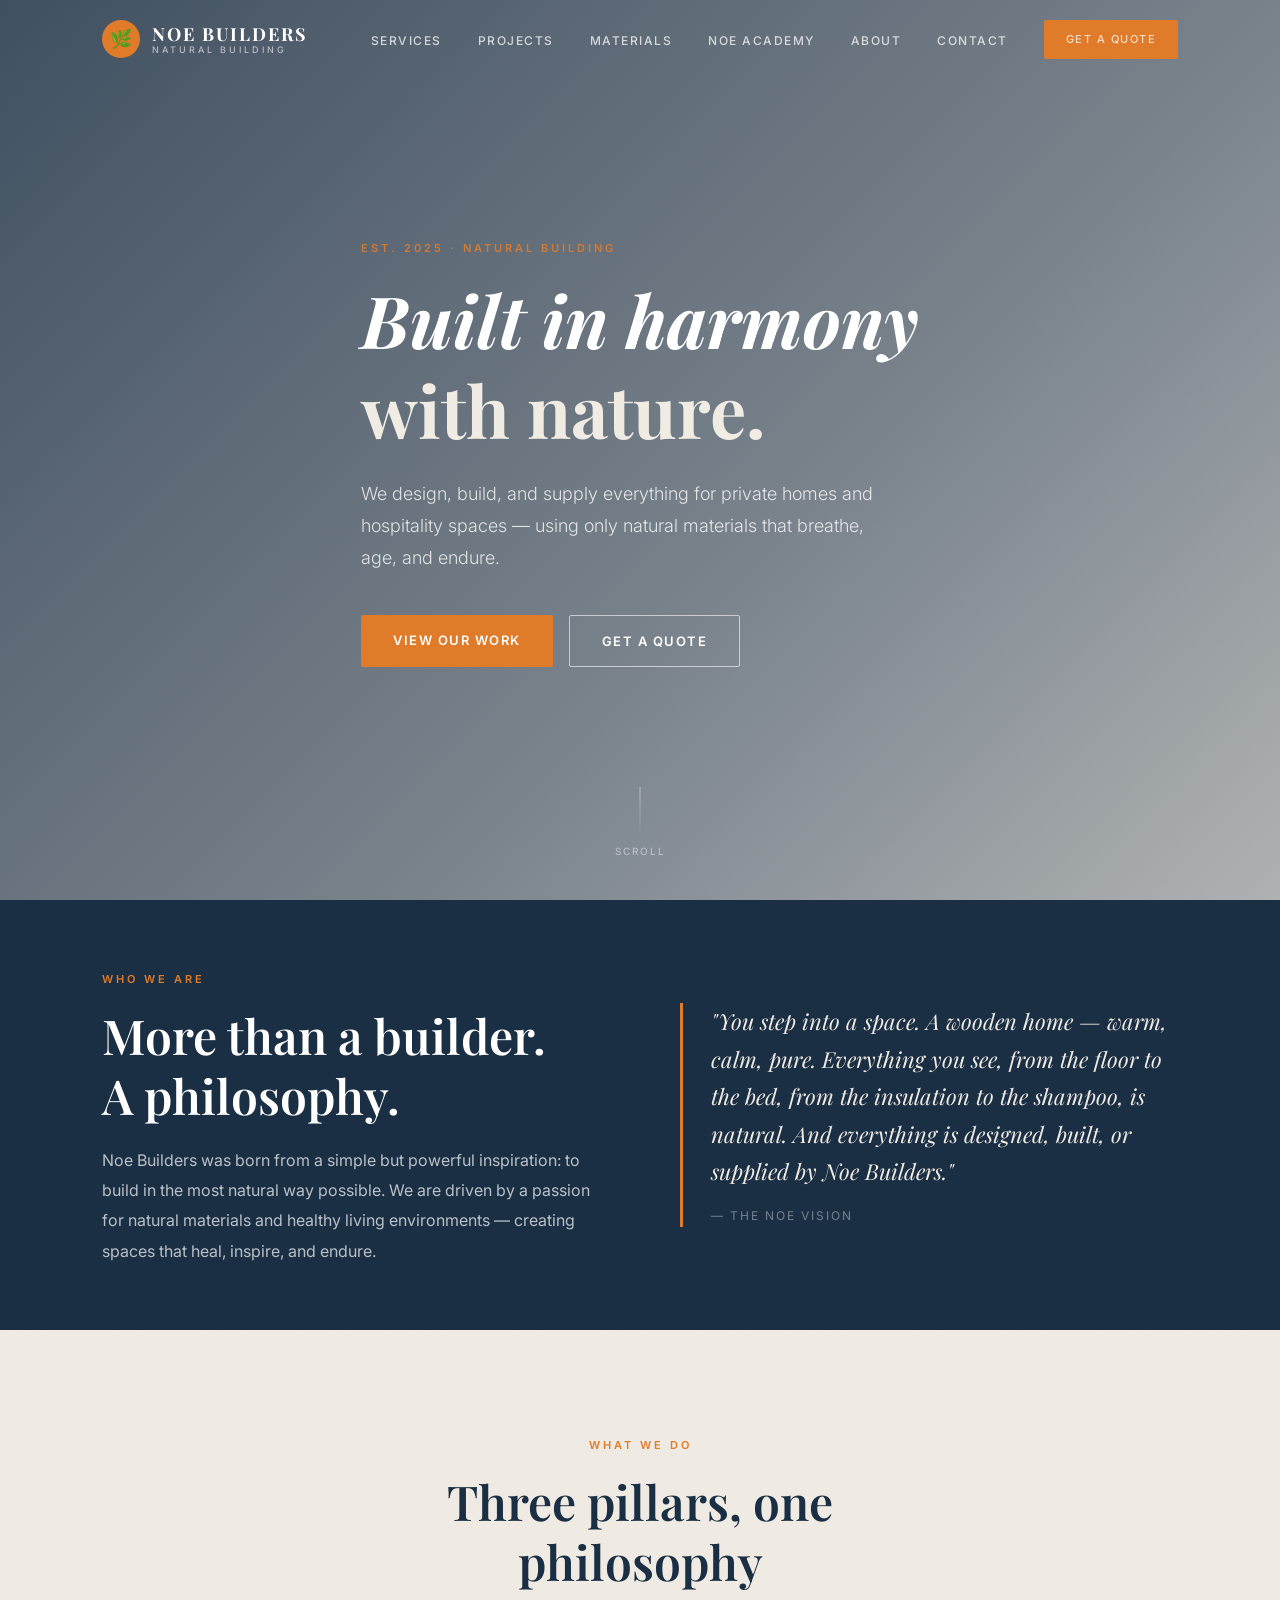
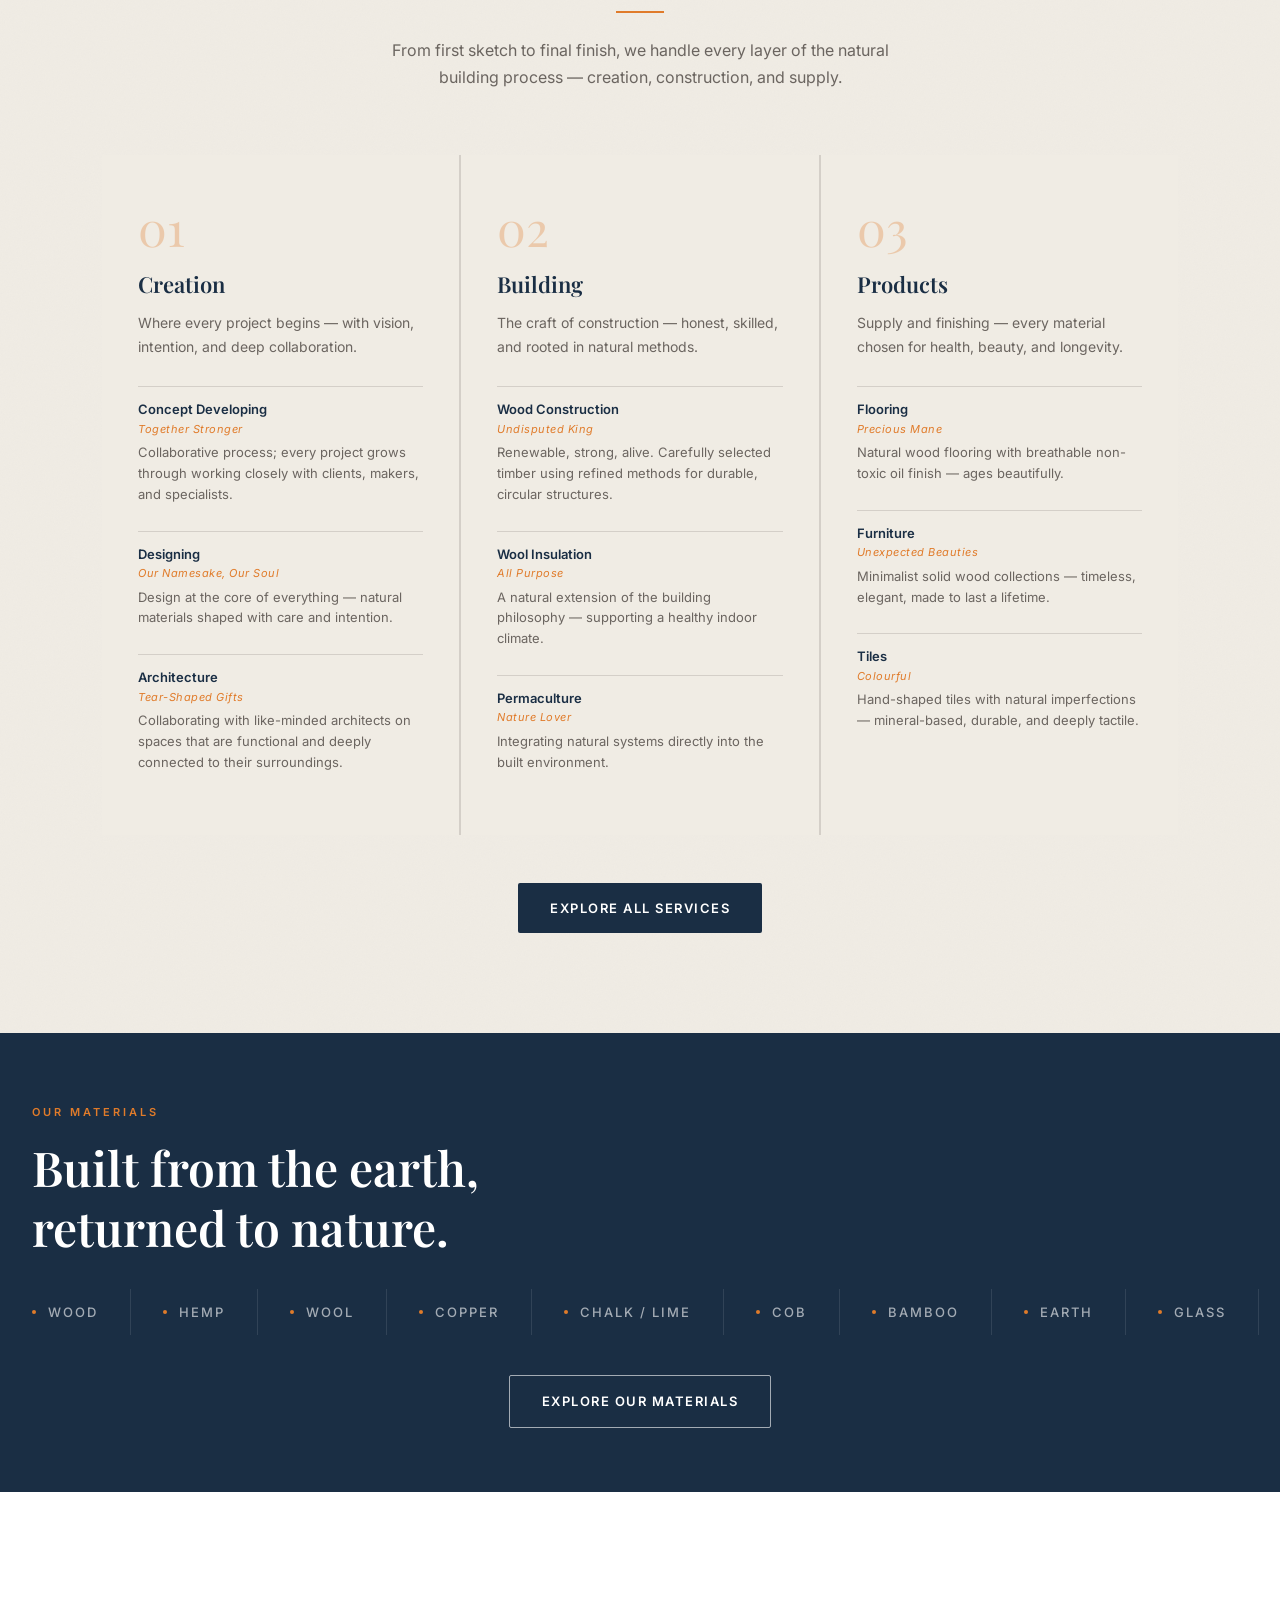
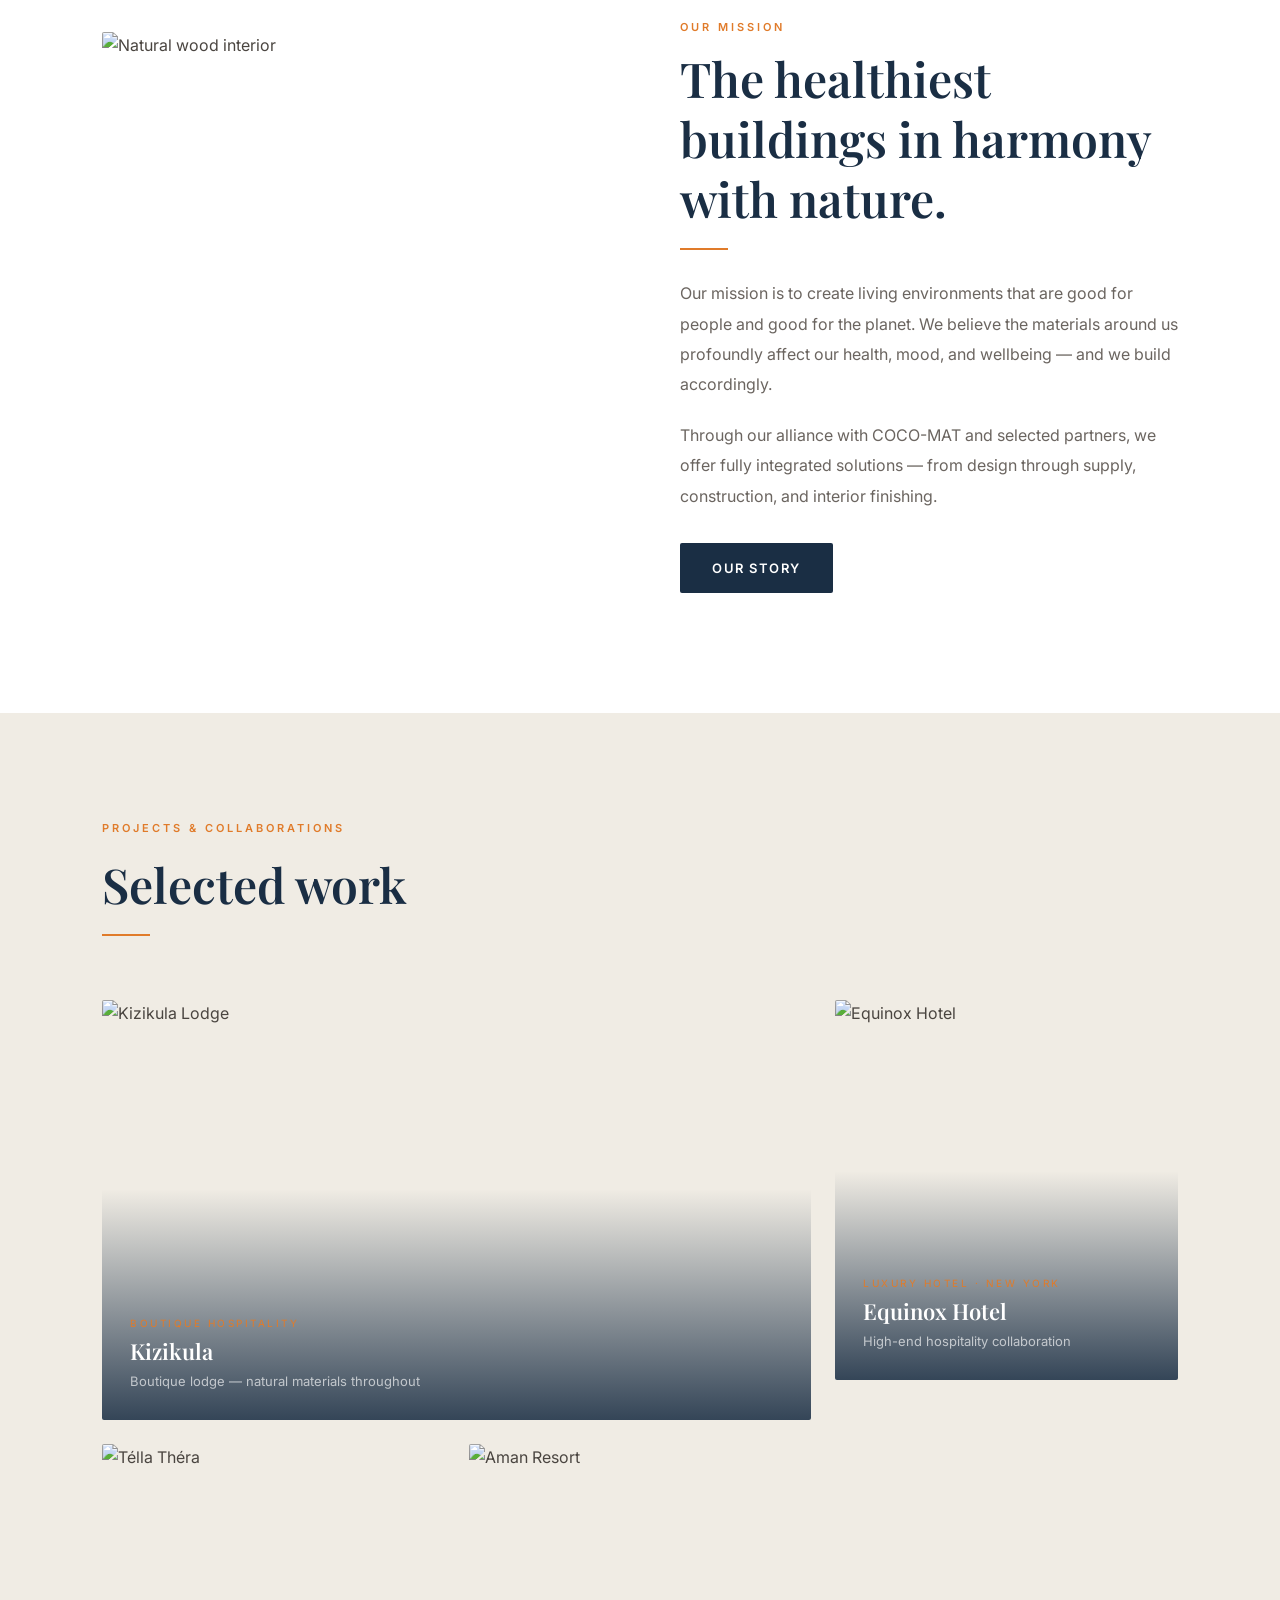
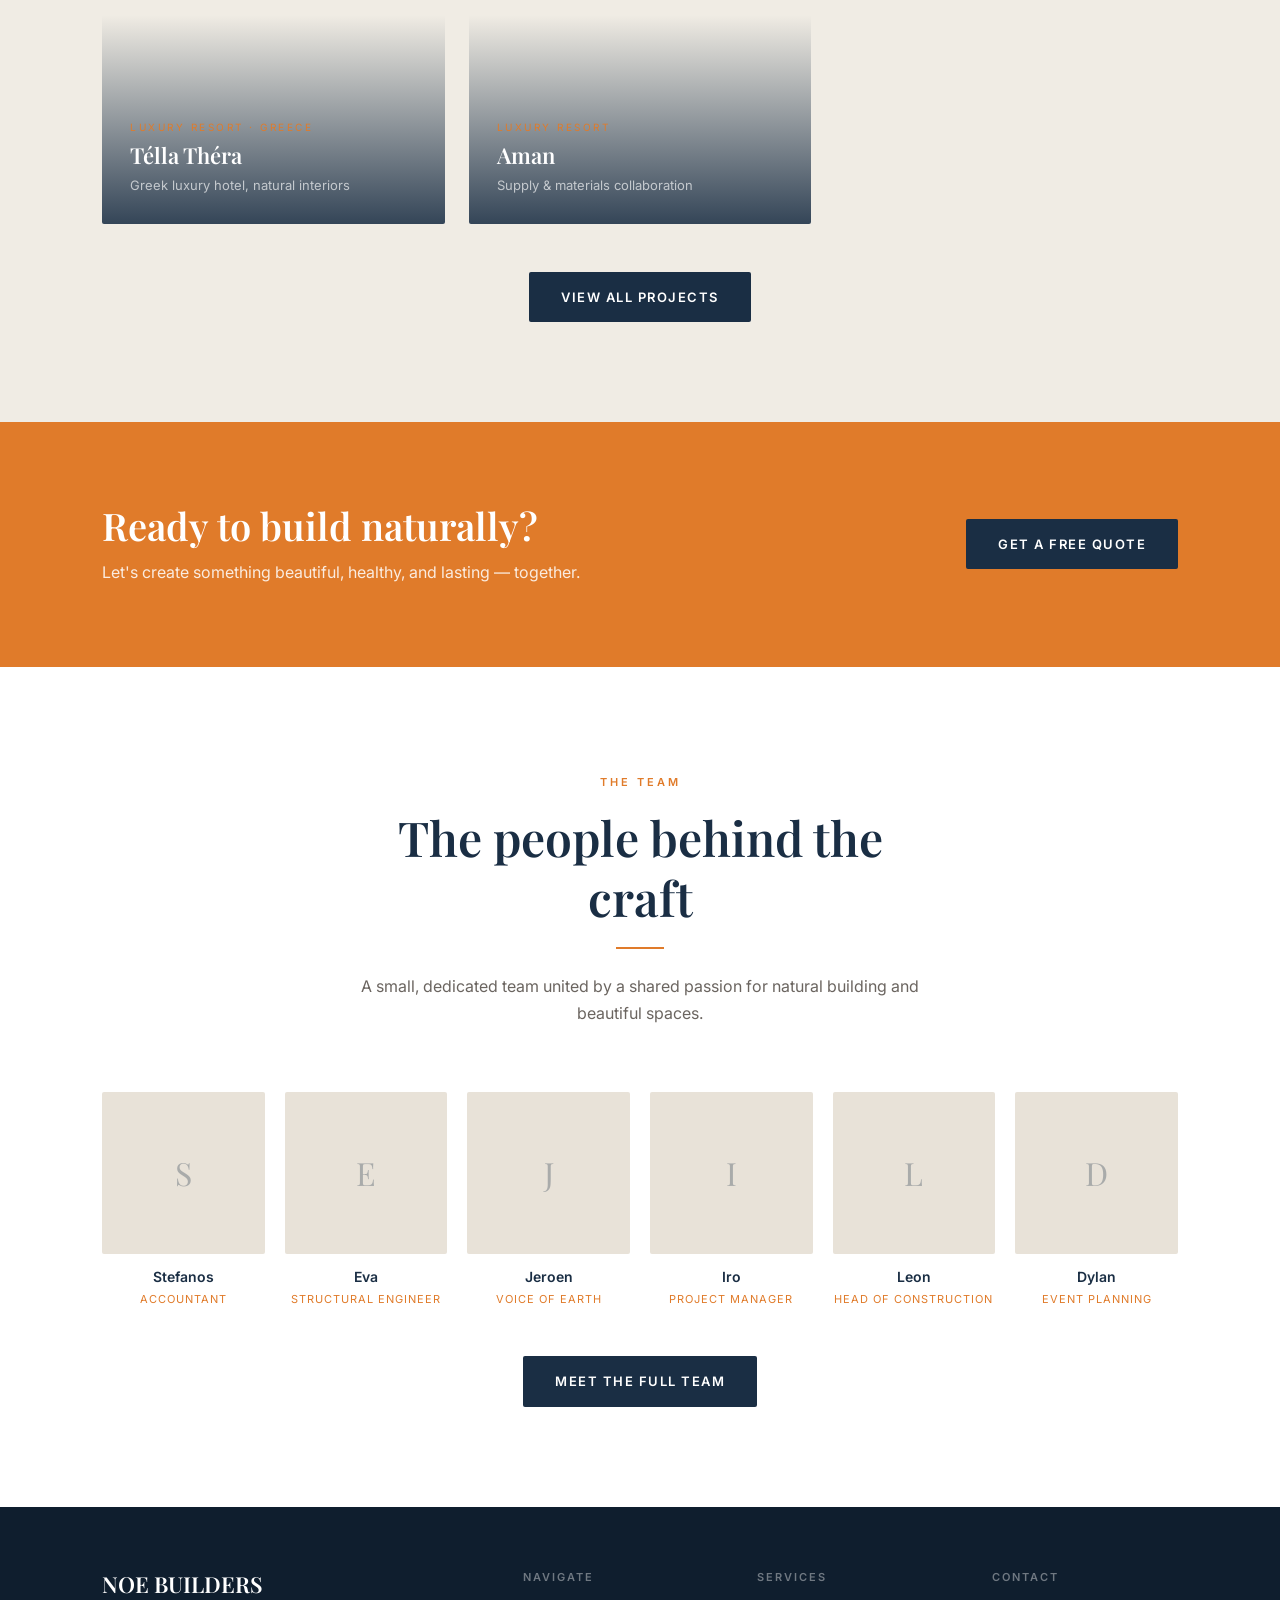
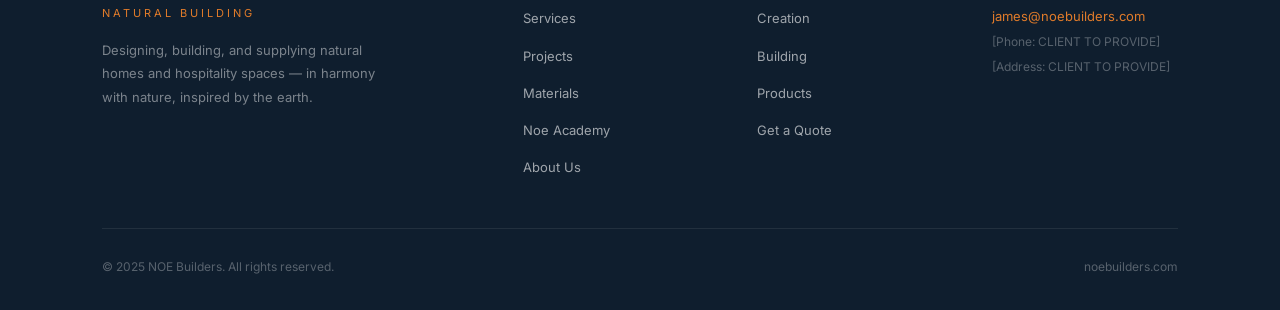
==== index.html @ 3c0aaaee "Add files via upload" ====
<!DOCTYPE html>
<html lang="en">
<head>
  <meta charset="UTF-8" />
  <meta name="viewport" content="width=device-width, initial-scale=1.0" />
  <title>NOE Builders — Natural Building</title>
  <meta name="description" content="NOE Builders — full-scale natural construction company designing, building, and supplying natural homes and hospitality spaces in harmony with nature." />
  <link rel="stylesheet" href="css/style.css" />
  <style>
    /* Fade-in animation */
    .fade-in { opacity: 0; transform: translateY(24px); transition: opacity 0.7s ease, transform 0.7s ease; }
    .fade-in.visible { opacity: 1; transform: translateY(0); }
    .fade-in-delay-1 { transition-delay: 0.1s; }
    .fade-in-delay-2 { transition-delay: 0.2s; }
    .fade-in-delay-3 { transition-delay: 0.3s; }
  </style>
</head>
<body>

  <!-- ══════════════════════════════════════════
       NAVIGATION
  ══════════════════════════════════════════ -->
  <nav class="navbar">
    <div class="container nav-inner">
      <a href="index.html" class="nav-logo">
        <div class="nav-logo-icon">🌿</div>
        <div class="nav-logo-text">
          <span class="nav-logo-name">NOE BUILDERS</span>
          <span class="nav-logo-tagline">Natural Building</span>
        </div>
      </a>

      <ul class="nav-links">
        <li><a href="services.html">Services</a></li>
        <li><a href="projects.html">Projects</a></li>
        <li><a href="materials.html">Materials</a></li>
        <li><a href="academy.html">Noe Academy</a></li>
        <li><a href="about.html">About</a></li>
        <li><a href="contact.html">Contact</a></li>
        <li><a href="quote.html" class="btn btn-primary nav-cta">Get a Quote</a></li>
      </ul>

      <div class="hamburger" aria-label="Menu">
        <span></span><span></span><span></span>
      </div>
    </div>
  </nav>

  <!-- ══════════════════════════════════════════
       HERO
  ══════════════════════════════════════════ -->
  <section class="hero">
    <div class="hero-bg"></div>
    <div class="hero-overlay"></div>
    <div class="container hero-content">
      <span class="section-label">Est. 2025 · Natural Building</span>
      <h1>Built in harmony<br><em>with nature.</em></h1>
      <p class="hero-sub">We design, build, and supply everything for private homes and hospitality spaces — using only natural materials that breathe, age, and endure.</p>
      <div class="hero-actions">
        <a href="projects.html" class="btn btn-primary">View Our Work</a>
        <a href="quote.html" class="btn btn-outline">Get a Quote</a>
      </div>
    </div>
    <div class="hero-scroll">
      <div class="scroll-line"></div>
      <span>Scroll</span>
    </div>
  </section>

  <!-- ══════════════════════════════════════════
       INTRO STRIP
  ══════════════════════════════════════════ -->
  <section class="intro-strip">
    <div class="container">
      <div class="intro-text fade-in">
        <span class="section-label" style="color:#e07b2a">Who We Are</span>
        <h2 style="color:#fff">More than a builder.<br>A philosophy.</h2>
        <p style="margin-top:16px">Noe Builders was born from a simple but powerful inspiration: to build in the most natural way possible. We are driven by a passion for natural materials and healthy living environments — creating spaces that heal, inspire, and endure.</p>
      </div>
      <div class="intro-quote fade-in fade-in-delay-1">
        <blockquote>
          "You step into a space. A wooden home — warm, calm, pure. Everything you see, from the floor to the bed, from the insulation to the shampoo, is natural. And everything is designed, built, or supplied by Noe Builders."
        </blockquote>
        <cite>— The NOE Vision</cite>
      </div>
    </div>
  </section>

  <!-- ══════════════════════════════════════════
       SERVICES OVERVIEW
  ══════════════════════════════════════════ -->
  <section class="services-overview">
    <div class="container">
      <div class="section-header fade-in">
        <span class="section-label">What We Do</span>
        <h2>Three pillars, one philosophy</h2>
        <div class="divider"></div>
        <p>From first sketch to final finish, we handle every layer of the natural building process — creation, construction, and supply.</p>
      </div>

      <div class="pillars">
        <!-- Pillar 1 -->
        <div class="pillar fade-in">
          <div class="pillar-num">01</div>
          <h3>Creation</h3>
          <p>Where every project begins — with vision, intention, and deep collaboration.</p>
          <div class="pillar-services">
            <div class="pillar-service">
              <h4>Concept Developing</h4>
              <div class="service-tagline">Together Stronger</div>
              <p>Collaborative process; every project grows through working closely with clients, makers, and specialists.</p>
            </div>
            <div class="pillar-service">
              <h4>Designing</h4>
              <div class="service-tagline">Our Namesake, Our Soul</div>
              <p>Design at the core of everything — natural materials shaped with care and intention.</p>
            </div>
            <div class="pillar-service">
              <h4>Architecture</h4>
              <div class="service-tagline">Tear-Shaped Gifts</div>
              <p>Collaborating with like-minded architects on spaces that are functional and deeply connected to their surroundings.</p>
            </div>
          </div>
        </div>

        <!-- Pillar 2 -->
        <div class="pillar fade-in fade-in-delay-1">
          <div class="pillar-num">02</div>
          <h3>Building</h3>
          <p>The craft of construction — honest, skilled, and rooted in natural methods.</p>
          <div class="pillar-services">
            <div class="pillar-service">
              <h4>Wood Construction</h4>
              <div class="service-tagline">Undisputed King</div>
              <p>Renewable, strong, alive. Carefully selected timber using refined methods for durable, circular structures.</p>
            </div>
            <div class="pillar-service">
              <h4>Wool Insulation</h4>
              <div class="service-tagline">All Purpose</div>
              <p>A natural extension of the building philosophy — supporting a healthy indoor climate.</p>
            </div>
            <div class="pillar-service">
              <h4>Permaculture</h4>
              <div class="service-tagline">Nature Lover</div>
              <p>Integrating natural systems directly into the built environment.</p>
            </div>
          </div>
        </div>

        <!-- Pillar 3 -->
        <div class="pillar fade-in fade-in-delay-2">
          <div class="pillar-num">03</div>
          <h3>Products</h3>
          <p>Supply and finishing — every material chosen for health, beauty, and longevity.</p>
          <div class="pillar-services">
            <div class="pillar-service">
              <h4>Flooring</h4>
              <div class="service-tagline">Precious Mane</div>
              <p>Natural wood flooring with breathable non-toxic oil finish — ages beautifully.</p>
            </div>
            <div class="pillar-service">
              <h4>Furniture</h4>
              <div class="service-tagline">Unexpected Beauties</div>
              <p>Minimalist solid wood collections — timeless, elegant, made to last a lifetime.</p>
            </div>
            <div class="pillar-service">
              <h4>Tiles</h4>
              <div class="service-tagline">Colourful</div>
              <p>Hand-shaped tiles with natural imperfections — mineral-based, durable, and deeply tactile.</p>
            </div>
          </div>
        </div>
      </div>

      <div style="text-align:center; margin-top:48px;" class="fade-in">
        <a href="services.html" class="btn btn-dark">Explore All Services</a>
      </div>
    </div>
  </section>

  <!-- ══════════════════════════════════════════
       MATERIALS TICKER
  ══════════════════════════════════════════ -->
  <section class="materials-strip">
    <div class="container section-header" style="text-align:left; max-width:100%; margin-bottom:32px;">
      <span class="section-label">Our Materials</span>
      <h2 style="color:#fff">Built from the earth,<br>returned to nature.</h2>
    </div>
    <div class="materials-ticker">
      <div class="materials-list" aria-hidden="true">
        <span class="material-tag">Wood</span>
        <span class="material-tag">Hemp</span>
        <span class="material-tag">Wool</span>
        <span class="material-tag">Copper</span>
        <span class="material-tag">Chalk / Lime</span>
        <span class="material-tag">Cob</span>
        <span class="material-tag">Bamboo</span>
        <span class="material-tag">Earth</span>
        <span class="material-tag">Glass</span>
        <span class="material-tag">Stone</span>
        <span class="material-tag">Straw</span>
        <span class="material-tag">Seaweed</span>
        <span class="material-tag">Wood</span>
        <span class="material-tag">Hemp</span>
        <span class="material-tag">Wool</span>
        <span class="material-tag">Copper</span>
        <span class="material-tag">Chalk / Lime</span>
        <span class="material-tag">Cob</span>
        <span class="material-tag">Bamboo</span>
        <span class="material-tag">Earth</span>
        <span class="material-tag">Glass</span>
        <span class="material-tag">Stone</span>
        <span class="material-tag">Straw</span>
        <span class="material-tag">Seaweed</span>
      </div>
    </div>
    <div style="text-align:center; margin-top:40px;">
      <a href="materials.html" class="btn btn-outline">Explore Our Materials</a>
    </div>
  </section>

  <!-- ══════════════════════════════════════════
       VISION / SPLIT SECTION
  ══════════════════════════════════════════ -->
  <section class="vision">
    <div class="container">
      <div class="vision-image fade-in">
        <img src="https://images.unsplash.com/photo-1510798831971-661eb04b3739?w=900&q=80" alt="Natural wood interior" />
      </div>
      <div class="vision-content fade-in fade-in-delay-1">
        <span class="section-label">Our Mission</span>
        <h2>The healthiest buildings in harmony with nature.</h2>
        <div class="divider"></div>
        <p>Our mission is to create living environments that are good for people and good for the planet. We believe the materials around us profoundly affect our health, mood, and wellbeing — and we build accordingly.</p>
        <p>Through our alliance with COCO-MAT and selected partners, we offer fully integrated solutions — from design through supply, construction, and interior finishing.</p>
        <a href="about.html" class="btn btn-dark" style="margin-top:12px">Our Story</a>
      </div>
    </div>
  </section>

  <!-- ══════════════════════════════════════════
       PROJECTS HIGHLIGHT
  ══════════════════════════════════════════ -->
  <section class="projects-highlight">
    <div class="container">
      <div class="section-header fade-in" style="text-align:left; margin-left:0;">
        <span class="section-label">Projects &amp; Collaborations</span>
        <h2>Selected work</h2>
        <div class="divider" style="margin-left:0"></div>
      </div>

      <div class="projects-grid">
        <div class="project-card fade-in">
          <img src="https://images.unsplash.com/photo-1571896349842-33c89424de2d?w=1000&q=80" alt="Kizikula Lodge" />
          <div class="project-card-overlay">
            <div class="project-card-type">Boutique Hospitality</div>
            <h3>Kizikula</h3>
            <p>Boutique lodge — natural materials throughout</p>
          </div>
        </div>
        <div class="project-card fade-in fade-in-delay-1">
          <img src="https://images.unsplash.com/photo-1542314831-068cd1dbfeeb?w=700&q=80" alt="Equinox Hotel" />
          <div class="project-card-overlay">
            <div class="project-card-type">Luxury Hotel · New York</div>
            <h3>Equinox Hotel</h3>
            <p>High-end hospitality collaboration</p>
          </div>
        </div>
        <div class="project-card fade-in">
          <img src="https://images.unsplash.com/photo-1566073771259-6a8506099945?w=700&q=80" alt="Télla Théra" />
          <div class="project-card-overlay">
            <div class="project-card-type">Luxury Resort · Greece</div>
            <h3>Télla Théra</h3>
            <p>Greek luxury hotel, natural interiors</p>
          </div>
        </div>
        <div class="project-card fade-in fade-in-delay-1">
          <img src="https://images.unsplash.com/photo-1551882547-ff40c4fe1fa7?w=700&q=80" alt="Aman Resort" />
          <div class="project-card-overlay">
            <div class="project-card-type">Luxury Resort</div>
            <h3>Aman</h3>
            <p>Supply &amp; materials collaboration</p>
          </div>
        </div>
      </div>

      <div class="projects-footer fade-in">
        <a href="projects.html" class="btn btn-dark">View All Projects</a>
      </div>
    </div>
  </section>

  <!-- ══════════════════════════════════════════
       PHILOSOPHY CTA STRIP
  ══════════════════════════════════════════ -->
  <section class="philosophy">
    <div class="container">
      <div class="philosophy-text">
        <h2>Ready to build naturally?</h2>
        <p>Let's create something beautiful, healthy, and lasting — together.</p>
      </div>
      <a href="quote.html" class="btn btn-dark">Get a Free Quote</a>
    </div>
  </section>

  <!-- ══════════════════════════════════════════
       TEAM PREVIEW
  ══════════════════════════════════════════ -->
  <section class="team-preview">
    <div class="container">
      <div class="section-header fade-in">
        <span class="section-label">The Team</span>
        <h2>The people behind the craft</h2>
        <div class="divider"></div>
        <p>A small, dedicated team united by a shared passion for natural building and beautiful spaces.</p>
      </div>

      <div class="team-grid">
        <div class="team-card fade-in">
          <div class="team-avatar">
            <div class="team-avatar-placeholder">S</div>
          </div>
          <h4>Stefanos</h4>
          <div class="team-role">Accountant</div>
        </div>
        <div class="team-card fade-in fade-in-delay-1">
          <div class="team-avatar">
            <div class="team-avatar-placeholder">E</div>
          </div>
          <h4>Eva</h4>
          <div class="team-role">Structural Engineer</div>
        </div>
        <div class="team-card fade-in fade-in-delay-2">
          <div class="team-avatar">
            <div class="team-avatar-placeholder">J</div>
          </div>
          <h4>Jeroen</h4>
          <div class="team-role">Voice of Earth</div>
        </div>
        <div class="team-card fade-in">
          <div class="team-avatar">
            <div class="team-avatar-placeholder">I</div>
          </div>
          <h4>Iro</h4>
          <div class="team-role">Project Manager</div>
        </div>
        <div class="team-card fade-in fade-in-delay-1">
          <div class="team-avatar">
            <div class="team-avatar-placeholder">L</div>
          </div>
          <h4>Leon</h4>
          <div class="team-role">Head of Construction</div>
        </div>
        <div class="team-card fade-in fade-in-delay-2">
          <div class="team-avatar">
            <div class="team-avatar-placeholder">D</div>
          </div>
          <h4>Dylan</h4>
          <div class="team-role">Event Planning</div>
        </div>
      </div>

      <div style="text-align:center; margin-top:48px;" class="fade-in">
        <a href="about.html" class="btn btn-dark">Meet the Full Team</a>
      </div>
    </div>
  </section>

  <!-- ══════════════════════════════════════════
       FOOTER
  ══════════════════════════════════════════ -->
  <footer class="footer">
    <div class="container">
      <div class="footer-grid">
        <div class="footer-brand">
          <h3>NOE BUILDERS</h3>
          <div class="tagline">Natural Building</div>
          <p>Designing, building, and supplying natural homes and hospitality spaces — in harmony with nature, inspired by the earth.</p>
        </div>
        <div class="footer-col">
          <h4>Navigate</h4>
          <ul>
            <li><a href="services.html">Services</a></li>
            <li><a href="projects.html">Projects</a></li>
            <li><a href="materials.html">Materials</a></li>
            <li><a href="academy.html">Noe Academy</a></li>
            <li><a href="about.html">About Us</a></li>
          </ul>
        </div>
        <div class="footer-col">
          <h4>Services</h4>
          <ul>
            <li><a href="services.html#creation">Creation</a></li>
            <li><a href="services.html#building">Building</a></li>
            <li><a href="services.html#products">Products</a></li>
            <li><a href="quote.html">Get a Quote</a></li>
          </ul>
        </div>
        <div class="footer-col footer-contact">
          <h4>Contact</h4>
          <p>
            <a href="mailto:james@noebuilders.com">james@noebuilders.com</a><br />
            <span style="color:rgba(255,255,255,0.3); font-size:12px">[Phone: CLIENT TO PROVIDE]</span><br />
            <span style="color:rgba(255,255,255,0.3); font-size:12px">[Address: CLIENT TO PROVIDE]</span>
          </p>
        </div>
      </div>
      <div class="footer-bottom">
        <p>&copy; 2025 NOE Builders. All rights reserved.</p>
        <p>noebuilders.com</p>
      </div>
    </div>
  </footer>

  <script src="js/main.js"></script>
</body>
</html>
---- css/style.css ----
/* ============================================================
   NOE BUILDERS — Global Stylesheet
   Colors: #1a2e44 navy | #e07b2a orange | #f0ece4 linen | #4a4540 text
   ============================================================ */

@import url('https://fonts.googleapis.com/css2?family=Playfair+Display:ital,wght@0,400;0,600;0,700;1,400&family=Inter:wght@300;400;500;600&display=swap');

/* ── Reset ── */
*, *::before, *::after { box-sizing: border-box; margin: 0; padding: 0; }
html { scroll-behavior: smooth; }

body {
  font-family: 'Inter', sans-serif;
  font-weight: 400;
  color: #4a4540;
  background: #f0ece4;
  line-height: 1.7;
  font-size: 16px;
  /* Subtle linen texture via CSS noise */
  background-image: url("data:image/svg+xml,%3Csvg xmlns='http://www.w3.org/2000/svg' width='400' height='400'%3E%3Cfilter id='n'%3E%3CfeTurbulence type='fractalNoise' baseFrequency='0.75' numOctaves='4' stitchTiles='stitch'/%3E%3CfeColorMatrix type='saturate' values='0'/%3E%3C/filter%3E%3Crect width='400' height='400' filter='url(%23n)' opacity='0.03'/%3E%3C/svg%3E");
}

img { display: block; width: 100%; object-fit: cover; }
a { color: inherit; text-decoration: none; }
ul { list-style: none; }

/* ── Typography ── */
h1, h2, h3, h4 {
  font-family: 'Playfair Display', Georgia, serif;
  color: #1a2e44;
  line-height: 1.25;
}

h1 { font-size: clamp(38px, 6vw, 72px); font-weight: 700; }
h2 { font-size: clamp(28px, 4vw, 48px); font-weight: 600; }
h3 { font-size: clamp(20px, 2.5vw, 28px); font-weight: 600; }
h4 { font-size: 18px; font-weight: 600; }

p { color: #4a4540; }

/* ── Utility ── */
.container {
  max-width: 1140px;
  margin: 0 auto;
  padding: 0 32px;
}

.section-label {
  display: inline-block;
  font-size: 11px;
  font-weight: 600;
  letter-spacing: 3px;
  text-transform: uppercase;
  color: #e07b2a;
  margin-bottom: 16px;
}

.divider {
  width: 48px;
  height: 2px;
  background: #e07b2a;
  margin: 20px 0 32px;
}

/* ── Buttons ── */
.btn {
  display: inline-block;
  padding: 14px 32px;
  border-radius: 2px;
  font-family: 'Inter', sans-serif;
  font-size: 13px;
  font-weight: 600;
  letter-spacing: 1.5px;
  text-transform: uppercase;
  cursor: pointer;
  border: none;
  transition: all 0.25s ease;
}

.btn-primary {
  background: #e07b2a;
  color: #fff;
}
.btn-primary:hover { background: #c56820; }

.btn-outline {
  background: transparent;
  color: #fff;
  border: 1.5px solid rgba(255,255,255,0.6);
}
.btn-outline:hover {
  background: #fff;
  color: #1a2e44;
  border-color: #fff;
}

.btn-dark {
  background: #1a2e44;
  color: #fff;
}
.btn-dark:hover { background: #0f1e2e; }

/* ============================================================
   NAVIGATION
   ============================================================ */
.navbar {
  position: fixed;
  top: 0;
  left: 0;
  right: 0;
  z-index: 1000;
  padding: 20px 0;
  transition: background 0.3s ease, padding 0.3s ease, box-shadow 0.3s ease;
}

.navbar.scrolled {
  background: #1a2e44;
  padding: 14px 0;
  box-shadow: 0 2px 20px rgba(0,0,0,0.15);
}

.nav-inner {
  display: flex;
  align-items: center;
  justify-content: space-between;
}

.nav-logo {
  display: flex;
  align-items: center;
  gap: 12px;
}

.nav-logo-icon {
  width: 38px;
  height: 38px;
  background: #e07b2a;
  border-radius: 50%;
  display: flex;
  align-items: center;
  justify-content: center;
  font-size: 18px;
}

.nav-logo-text {
  display: flex;
  flex-direction: column;
  line-height: 1;
}

.nav-logo-name {
  font-family: 'Playfair Display', serif;
  font-size: 18px;
  font-weight: 700;
  color: #fff;
  letter-spacing: 2px;
}

.nav-logo-tagline {
  font-size: 9px;
  font-weight: 500;
  letter-spacing: 3px;
  text-transform: uppercase;
  color: rgba(255,255,255,0.6);
  margin-top: 2px;
}

.nav-links {
  display: flex;
  align-items: center;
  gap: 36px;
}

.nav-links a {
  font-size: 12px;
  font-weight: 500;
  letter-spacing: 1.5px;
  text-transform: uppercase;
  color: rgba(255,255,255,0.75);
  transition: color 0.2s;
}

.nav-links a:hover { color: #fff; }

.nav-cta {
  padding: 10px 22px !important;
  font-size: 11px !important;
}

.hamburger {
  display: none;
  flex-direction: column;
  gap: 5px;
  cursor: pointer;
  padding: 4px;
}
.hamburger span {
  display: block;
  width: 24px;
  height: 2px;
  background: #fff;
  transition: all 0.3s;
}

/* ============================================================
   HERO
   ============================================================ */
.hero {
  position: relative;
  height: 100vh;
  min-height: 640px;
  display: flex;
  align-items: center;
  overflow: hidden;
}

.hero-bg {
  position: absolute;
  inset: 0;
  background: url('https://images.unsplash.com/photo-1518780664697-55e3ad937233?w=1600&q=80') center/cover no-repeat;
}

.hero-overlay {
  position: absolute;
  inset: 0;
  background: linear-gradient(
    135deg,
    rgba(26, 46, 68, 0.82) 0%,
    rgba(26, 46, 68, 0.55) 60%,
    rgba(26, 46, 68, 0.3) 100%
  );
}

.hero-content {
  position: relative;
  z-index: 1;
  max-width: 700px;
}

.hero-content .section-label { color: rgba(224, 123, 42, 0.9); }

.hero h1 {
  color: #fff;
  margin-bottom: 24px;
  font-style: italic;
}

.hero h1 em {
  font-style: normal;
  color: #f0ece4;
}

.hero-sub {
  font-size: 18px;
  color: rgba(255,255,255,0.8);
  margin-bottom: 40px;
  max-width: 520px;
  font-weight: 300;
  line-height: 1.8;
}

.hero-actions { display: flex; gap: 16px; flex-wrap: wrap; }

.hero-scroll {
  position: absolute;
  bottom: 40px;
  left: 50%;
  transform: translateX(-50%);
  z-index: 1;
  display: flex;
  flex-direction: column;
  align-items: center;
  gap: 8px;
  color: rgba(255,255,255,0.5);
  font-size: 10px;
  letter-spacing: 2px;
  text-transform: uppercase;
}

.scroll-line {
  width: 1px;
  height: 48px;
  background: linear-gradient(to bottom, rgba(255,255,255,0.5), transparent);
  animation: scrollPulse 2s ease-in-out infinite;
}

@keyframes scrollPulse {
  0%, 100% { opacity: 0.4; transform: scaleY(1); }
  50% { opacity: 1; transform: scaleY(1.1); }
}

/* ============================================================
   INTRO STRIP
   ============================================================ */
.intro-strip {
  background: #1a2e44;
  padding: 64px 0;
}

.intro-strip .container {
  display: grid;
  grid-template-columns: 1fr 1fr;
  gap: 80px;
  align-items: center;
}

.intro-text h2 { color: #fff; margin-bottom: 20px; }
.intro-text p { color: rgba(255,255,255,0.7); font-size: 16px; line-height: 1.9; }

.intro-quote {
  border-left: 3px solid #e07b2a;
  padding-left: 28px;
}

.intro-quote blockquote {
  font-family: 'Playfair Display', serif;
  font-style: italic;
  font-size: clamp(18px, 2vw, 22px);
  color: #f0ece4;
  line-height: 1.7;
}

.intro-quote cite {
  display: block;
  margin-top: 16px;
  font-size: 12px;
  letter-spacing: 2px;
  text-transform: uppercase;
  color: rgba(255,255,255,0.4);
  font-style: normal;
}

/* ============================================================
   SERVICES OVERVIEW
   ============================================================ */
.services-overview {
  padding: 100px 0;
}

.section-header {
  text-align: center;
  max-width: 560px;
  margin: 0 auto 64px;
}

.section-header .divider { margin: 20px auto 24px; }
.section-header p { color: #6b6560; font-size: 16px; }

.pillars {
  display: grid;
  grid-template-columns: repeat(3, 1fr);
  gap: 2px;
  background: #d4cfc8;
}

.pillar {
  background: #f0ece4;
  padding: 48px 36px;
  transition: background 0.3s;
}

.pillar:hover { background: #fff; }

.pillar-num {
  font-family: 'Playfair Display', serif;
  font-size: 48px;
  color: #e07b2a;
  opacity: 0.3;
  line-height: 1;
  margin-bottom: 20px;
}

.pillar h3 { margin-bottom: 12px; font-size: 22px; }
.pillar > p { color: #6b6560; font-size: 14px; margin-bottom: 28px; }

.pillar-services { display: flex; flex-direction: column; gap: 12px; }

.pillar-service {
  padding: 14px 0;
  border-top: 1px solid #d4cfc8;
}

.pillar-service h4 {
  font-family: 'Inter', sans-serif;
  font-size: 13px;
  font-weight: 600;
  color: #1a2e44;
  margin-bottom: 2px;
}

.pillar-service .service-tagline {
  font-size: 11px;
  color: #e07b2a;
  font-style: italic;
  letter-spacing: 0.5px;
}

.pillar-service p {
  font-size: 13px;
  color: #6b6560;
  margin-top: 4px;
  line-height: 1.6;
}

/* ============================================================
   MATERIALS STRIP
   ============================================================ */
.materials-strip {
  background: #1a2e44;
  padding: 64px 0;
  overflow: hidden;
}

.materials-strip .section-header { margin-bottom: 40px; }
.materials-strip .section-header h2 { color: #fff; }
.materials-strip .section-header p { color: rgba(255,255,255,0.6); }

.materials-ticker {
  display: flex;
  gap: 0;
  overflow: hidden;
}

.materials-list {
  display: flex;
  gap: 0;
  animation: ticker 18s linear infinite;
  white-space: nowrap;
  flex-shrink: 0;
}

.material-tag {
  display: inline-flex;
  align-items: center;
  gap: 12px;
  padding: 12px 32px;
  font-size: 13px;
  font-weight: 500;
  letter-spacing: 2px;
  text-transform: uppercase;
  color: rgba(255,255,255,0.6);
  border-right: 1px solid rgba(255,255,255,0.1);
}

.material-tag::before {
  content: '';
  width: 4px;
  height: 4px;
  border-radius: 50%;
  background: #e07b2a;
  flex-shrink: 0;
}

@keyframes ticker {
  0% { transform: translateX(0); }
  100% { transform: translateX(-50%); }
}

/* ============================================================
   VISION SECTION
   ============================================================ */
.vision {
  padding: 120px 0;
  background: #fff;
}

.vision .container {
  display: grid;
  grid-template-columns: 1fr 1fr;
  gap: 80px;
  align-items: center;
}

.vision-image {
  height: 540px;
  border-radius: 2px;
  overflow: hidden;
}

.vision-image img {
  height: 100%;
  transition: transform 0.6s ease;
}

.vision-image:hover img { transform: scale(1.03); }

.vision-content .section-label { margin-bottom: 12px; }
.vision-content h2 { margin-bottom: 8px; }
.vision-content .divider { margin: 20px 0 28px; }
.vision-content p { color: #6b6560; line-height: 1.9; margin-bottom: 20px; }

/* ============================================================
   PROJECTS HIGHLIGHT
   ============================================================ */
.projects-highlight {
  padding: 100px 0;
  background: #f0ece4;
}

.projects-grid {
  display: grid;
  grid-template-columns: repeat(3, 1fr);
  gap: 24px;
  margin-top: 56px;
}

.project-card {
  position: relative;
  height: 380px;
  overflow: hidden;
  border-radius: 2px;
  cursor: pointer;
}

.project-card:first-child {
  grid-column: span 2;
  height: 420px;
}

.project-card img {
  height: 100%;
  transition: transform 0.5s ease;
}

.project-card:hover img { transform: scale(1.06); }

.project-card-overlay {
  position: absolute;
  inset: 0;
  background: linear-gradient(to top, rgba(26,46,68,0.88) 0%, transparent 55%);
  display: flex;
  flex-direction: column;
  justify-content: flex-end;
  padding: 28px;
}

.project-card-type {
  font-size: 10px;
  letter-spacing: 2.5px;
  text-transform: uppercase;
  color: #e07b2a;
  margin-bottom: 6px;
}

.project-card h3 {
  font-size: 22px;
  color: #fff;
  margin-bottom: 4px;
}

.project-card p {
  font-size: 13px;
  color: rgba(255,255,255,0.65);
}

.projects-footer {
  text-align: center;
  margin-top: 48px;
}

/* ============================================================
   PHILOSOPHY STRIP
   ============================================================ */
.philosophy {
  padding: 80px 0;
  background: #e07b2a;
}

.philosophy .container {
  display: flex;
  align-items: center;
  justify-content: space-between;
  gap: 40px;
  flex-wrap: wrap;
}

.philosophy-text h2 {
  color: #fff;
  font-size: clamp(24px, 3vw, 38px);
}

.philosophy-text p {
  color: rgba(255,255,255,0.85);
  margin-top: 10px;
  font-size: 16px;
}

/* ============================================================
   TEAM PREVIEW
   ============================================================ */
.team-preview {
  padding: 100px 0;
  background: #fff;
}

.team-grid {
  display: grid;
  grid-template-columns: repeat(6, 1fr);
  gap: 20px;
  margin-top: 56px;
}

.team-card {
  text-align: center;
}

.team-avatar {
  width: 100%;
  aspect-ratio: 1;
  border-radius: 2px;
  background: #e8e2d8;
  margin-bottom: 14px;
  overflow: hidden;
  position: relative;
}

.team-avatar-placeholder {
  position: absolute;
  inset: 0;
  display: flex;
  align-items: center;
  justify-content: center;
  font-family: 'Playfair Display', serif;
  font-size: 32px;
  color: #1a2e44;
  opacity: 0.3;
}

.team-card h4 {
  font-family: 'Inter', sans-serif;
  font-size: 14px;
  font-weight: 600;
  color: #1a2e44;
  margin-bottom: 4px;
}

.team-card .team-role {
  font-size: 11px;
  color: #e07b2a;
  letter-spacing: 1px;
  text-transform: uppercase;
}

/* ============================================================
   FOOTER
   ============================================================ */
.footer {
  background: #0f1e2e;
  padding: 64px 0 32px;
}

.footer-grid {
  display: grid;
  grid-template-columns: 2fr 1fr 1fr 1fr;
  gap: 48px;
  margin-bottom: 48px;
}

.footer-brand h3 {
  font-family: 'Playfair Display', serif;
  font-size: 22px;
  color: #fff;
  margin-bottom: 6px;
}

.footer-brand .tagline {
  font-size: 11px;
  letter-spacing: 3px;
  text-transform: uppercase;
  color: #e07b2a;
  margin-bottom: 16px;
}

.footer-brand p {
  color: rgba(255,255,255,0.45);
  font-size: 13px;
  line-height: 1.8;
  max-width: 280px;
}

.footer-col h4 {
  font-family: 'Inter', sans-serif;
  font-size: 11px;
  font-weight: 600;
  letter-spacing: 2px;
  text-transform: uppercase;
  color: rgba(255,255,255,0.4);
  margin-bottom: 20px;
}

.footer-col ul { display: flex; flex-direction: column; gap: 10px; }

.footer-col ul li a {
  font-size: 13px;
  color: rgba(255,255,255,0.6);
  transition: color 0.2s;
}

.footer-col ul li a:hover { color: #fff; }

.footer-contact p {
  font-size: 13px;
  color: rgba(255,255,255,0.6);
  line-height: 1.9;
}

.footer-contact a { color: #e07b2a; }

.footer-bottom {
  border-top: 1px solid rgba(255,255,255,0.08);
  padding-top: 28px;
  display: flex;
  justify-content: space-between;
  align-items: center;
  flex-wrap: wrap;
  gap: 12px;
}

.footer-bottom p {
  font-size: 12px;
  color: rgba(255,255,255,0.3);
}

/* ============================================================
   FORMS (shared)
   ============================================================ */
.form-group {
  display: flex;
  flex-direction: column;
  gap: 6px;
}

.form-group label {
  font-size: 11px;
  font-weight: 600;
  letter-spacing: 1.5px;
  text-transform: uppercase;
  color: #1a2e44;
}

.form-group input,
.form-group textarea,
.form-group select {
  padding: 12px 16px;
  border: 1.5px solid #d4cfc8;
  border-radius: 2px;
  background: #faf8f5;
  font-family: 'Inter', sans-serif;
  font-size: 14px;
  color: #4a4540;
  transition: border-color 0.2s;
}

.form-group input:focus,
.form-group textarea:focus,
.form-group select:focus {
  outline: none;
  border-color: #e07b2a;
  background: #fff;
}

.form-group textarea { min-height: 130px; resize: vertical; }

/* ============================================================
   PAGE HERO (inner pages)
   ============================================================ */
.page-hero {
  padding: 160px 0 80px;
  background: #1a2e44;
  text-align: center;
}

.page-hero h1 { color: #fff; margin-bottom: 16px; }
.page-hero p { color: rgba(255,255,255,0.65); font-size: 18px; max-width: 560px; margin: 0 auto; }

/* ============================================================
   RESPONSIVE
   ============================================================ */
@media (max-width: 1024px) {
  .team-grid { grid-template-columns: repeat(3, 1fr); }
  .footer-grid { grid-template-columns: 1fr 1fr; }
}

@media (max-width: 768px) {
  .container { padding: 0 20px; }

  .nav-links { display: none; }
  .hamburger { display: flex; }

  .nav-links.open {
    display: flex;
    flex-direction: column;
    position: fixed;
    top: 0; left: 0; right: 0; bottom: 0;
    background: #1a2e44;
    justify-content: center;
    align-items: center;
    gap: 32px;
    z-index: 999;
  }

  .nav-links.open a { font-size: 18px; }

  .intro-strip .container { grid-template-columns: 1fr; gap: 40px; }
  .pillars { grid-template-columns: 1fr; }
  .vision .container { grid-template-columns: 1fr; }
  .vision-image { height: 300px; }
  .projects-grid { grid-template-columns: 1fr; }
  .project-card:first-child { grid-column: span 1; }
  .team-grid { grid-template-columns: repeat(3, 1fr); }
  .footer-grid { grid-template-columns: 1fr; }
  .philosophy .container { flex-direction: column; text-align: center; }
}

@media (max-width: 480px) {
  .hero-actions { flex-direction: column; }
  .team-grid { grid-template-columns: repeat(2, 1fr); }
}
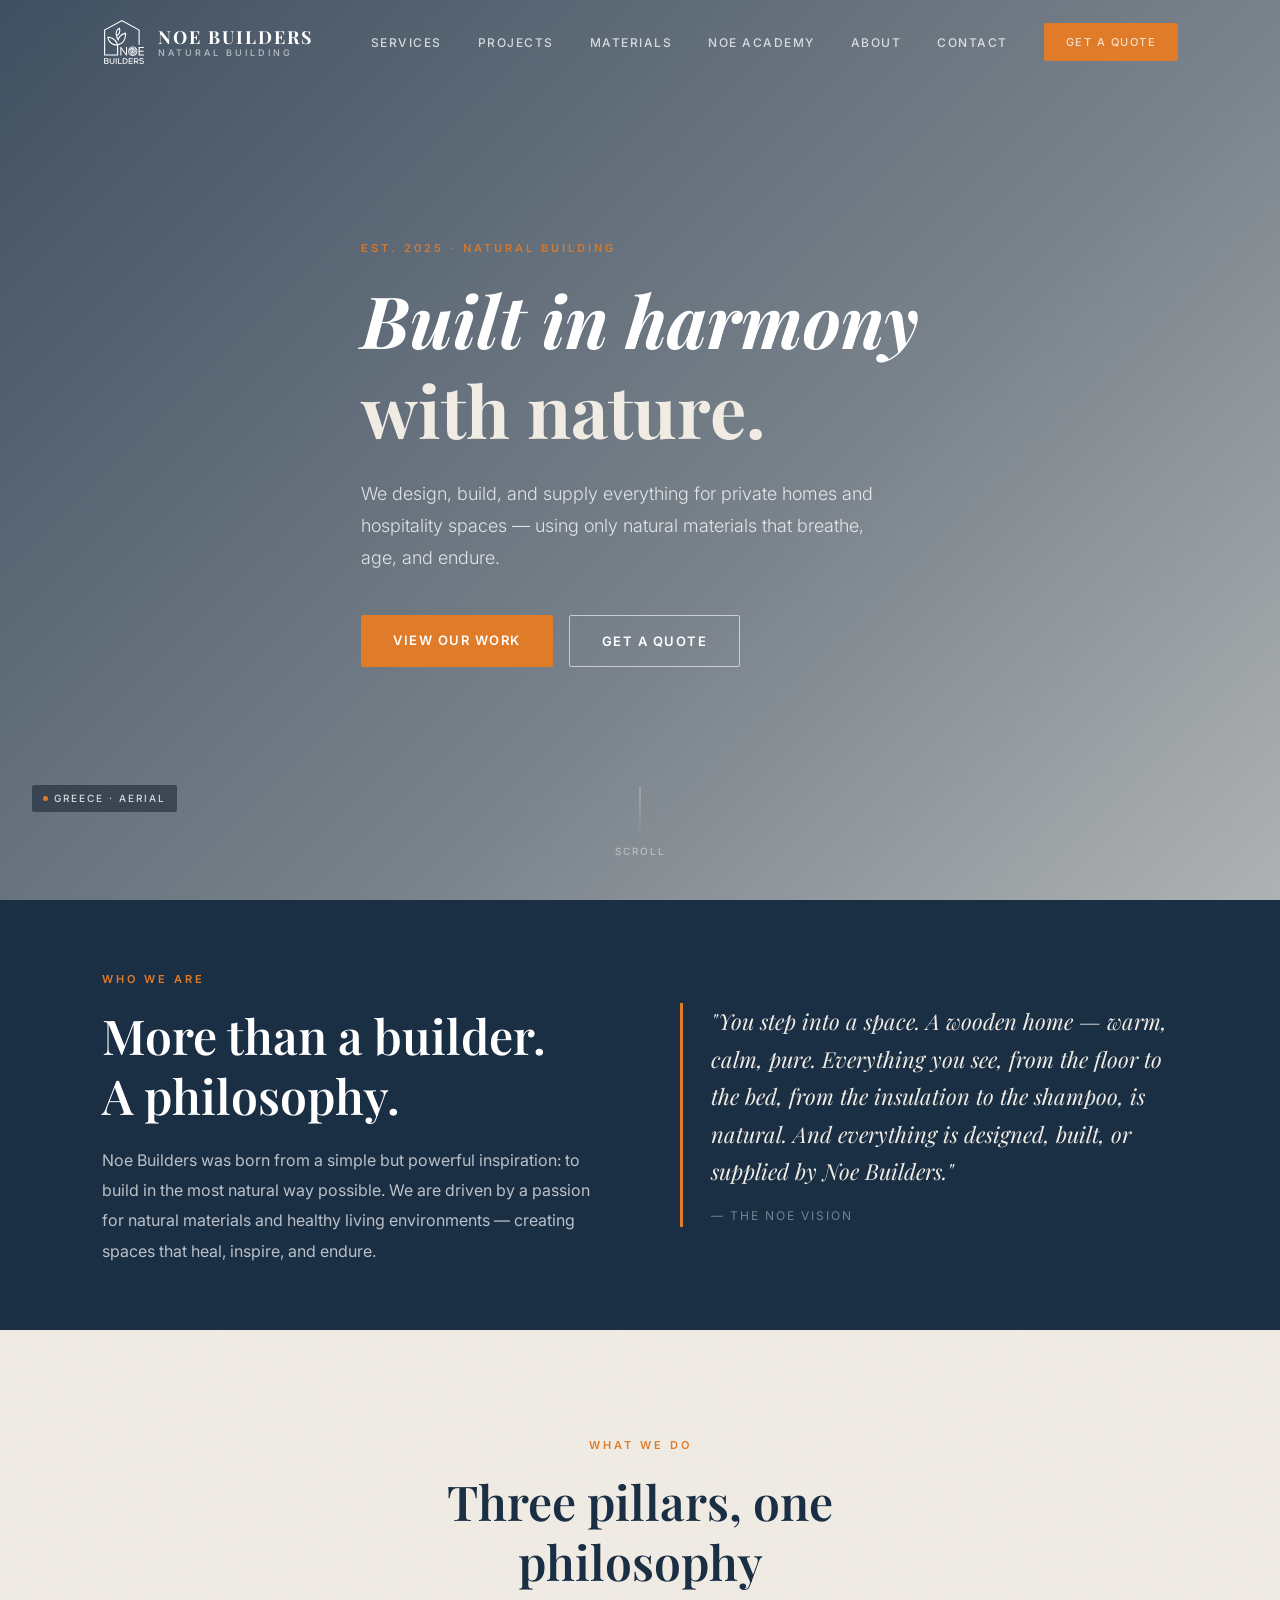
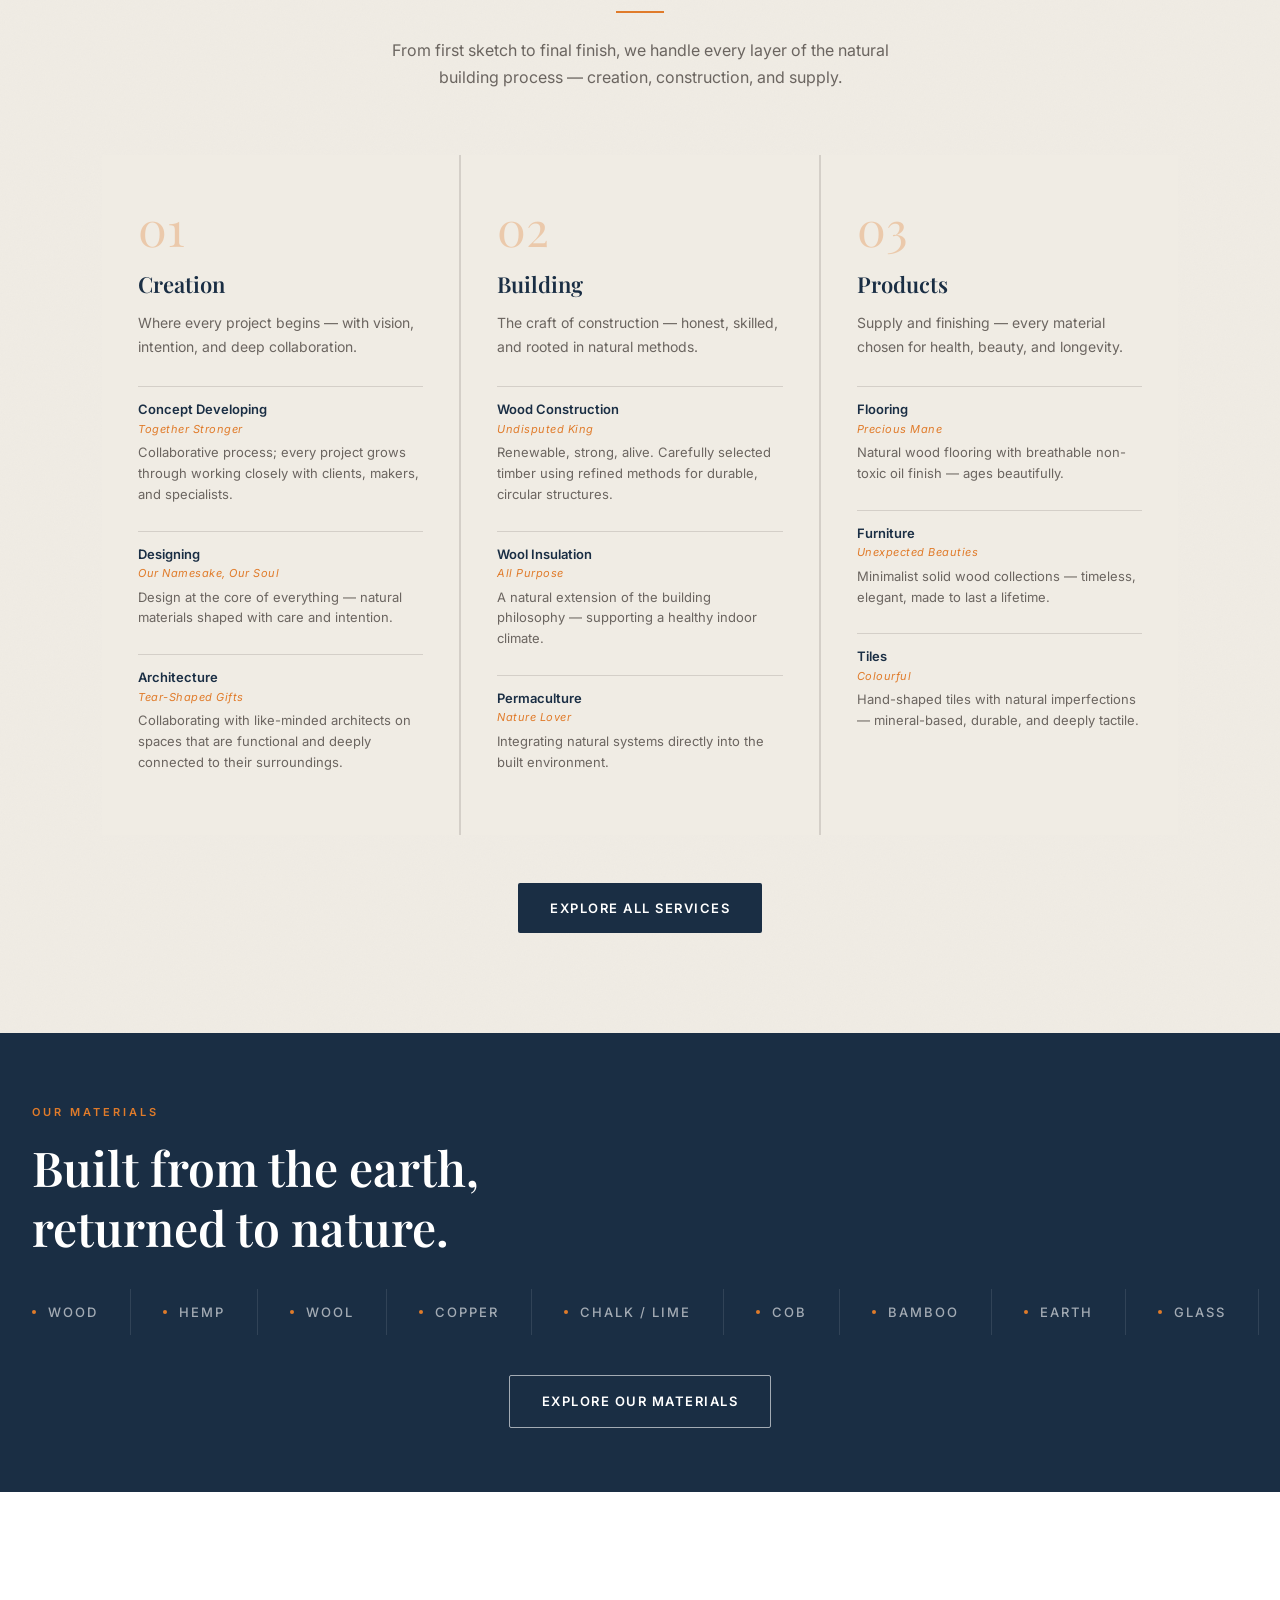
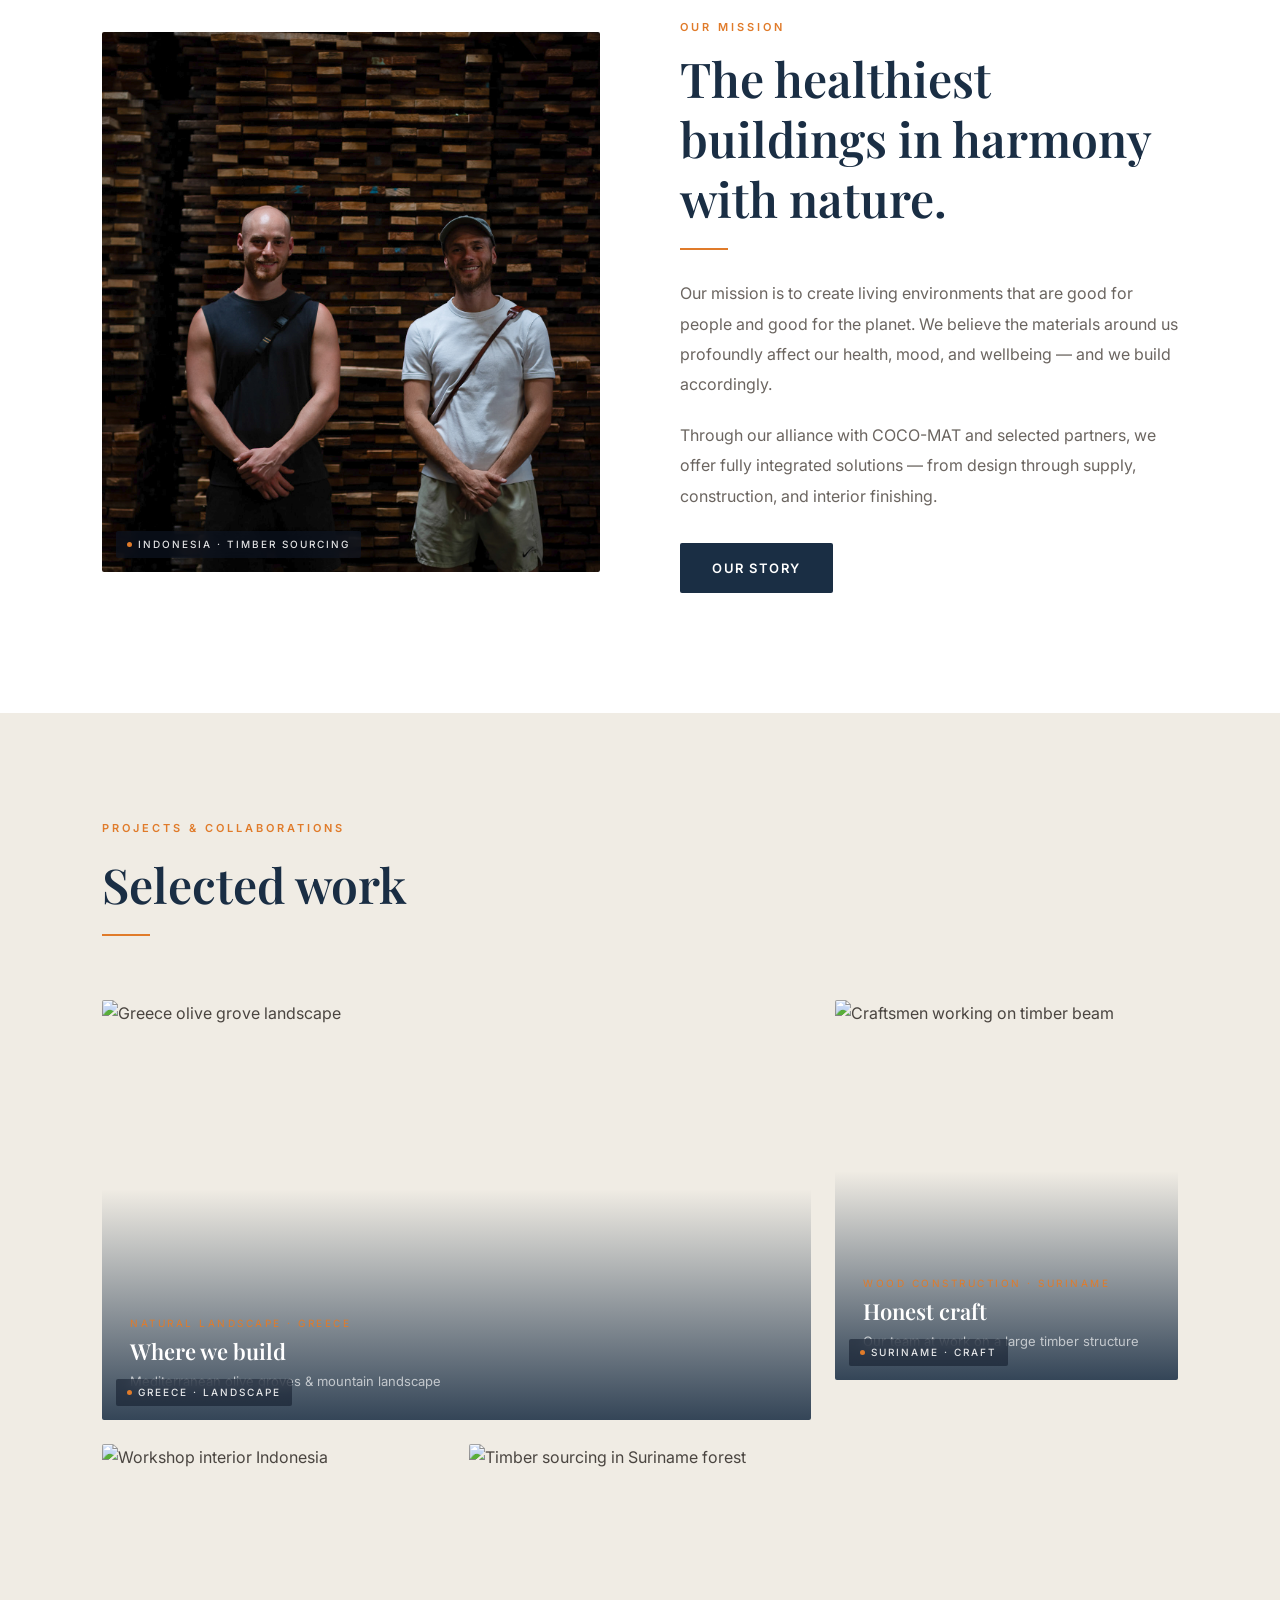
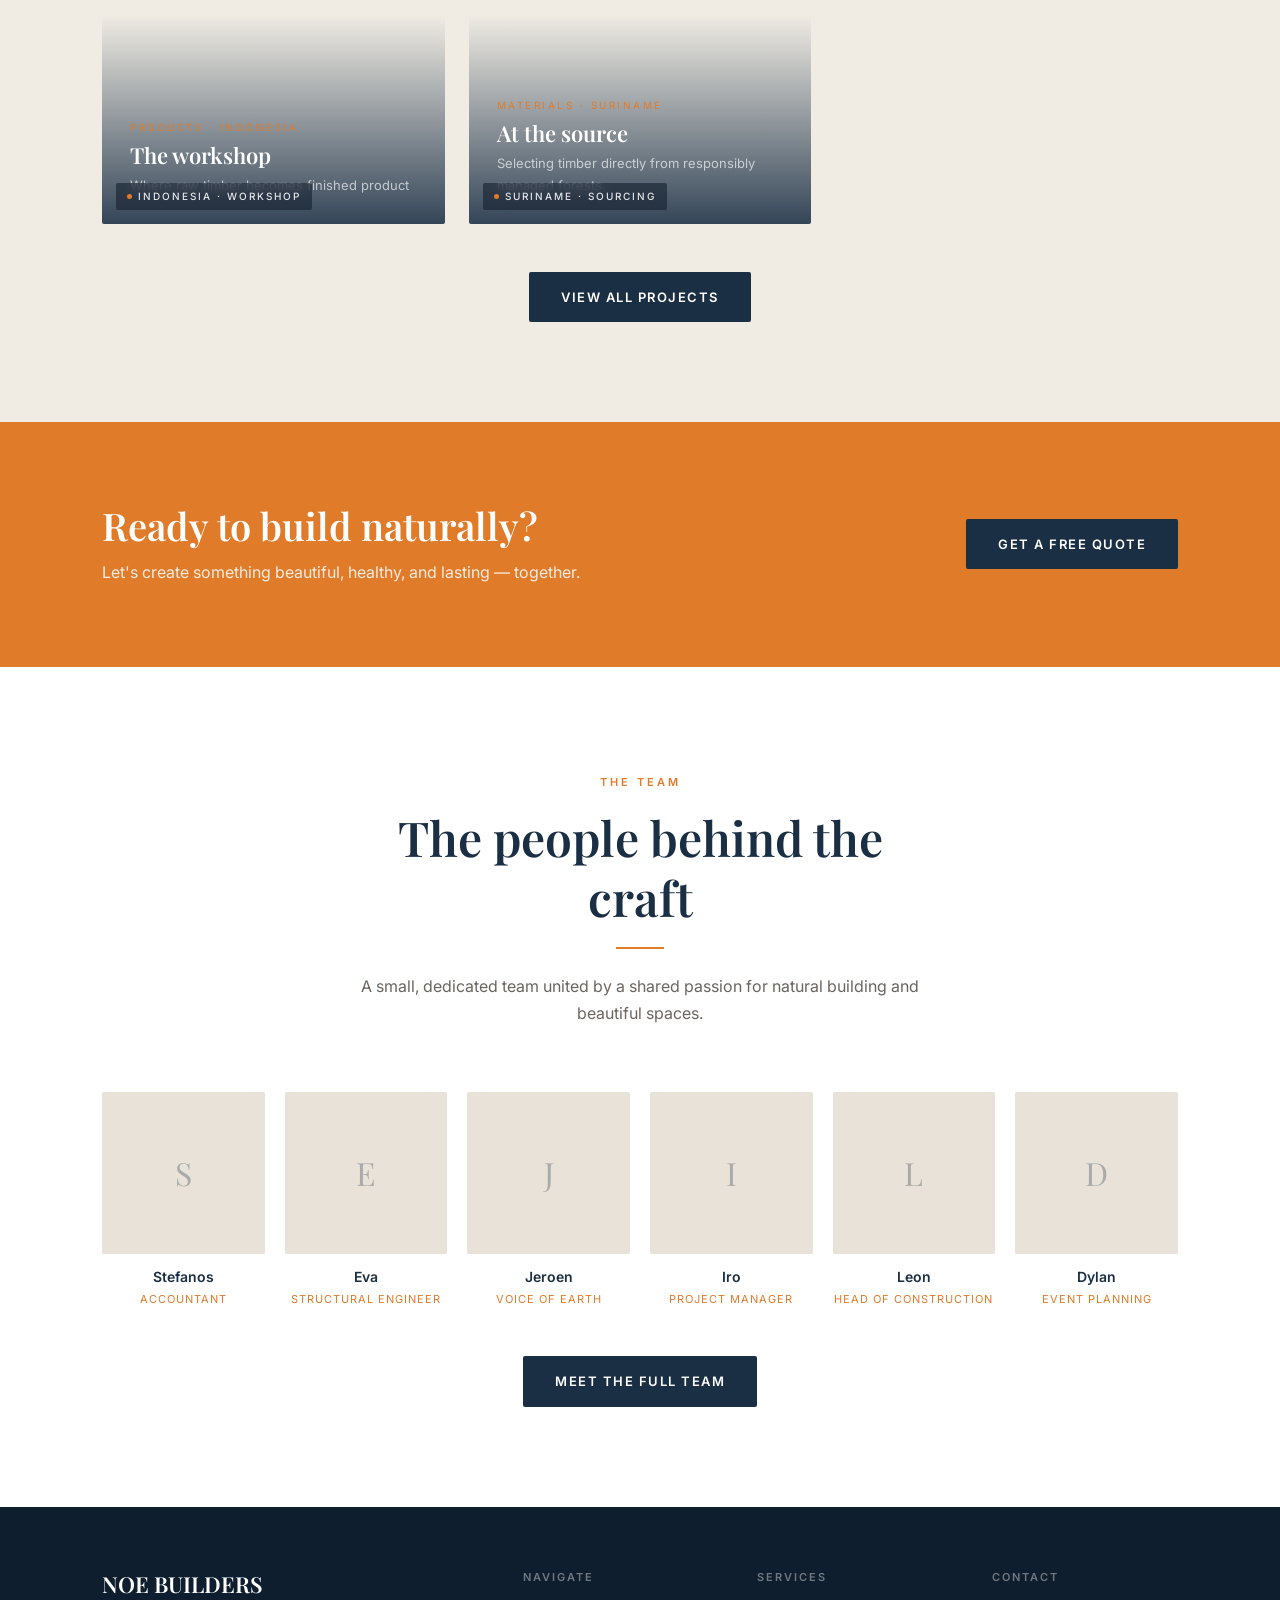
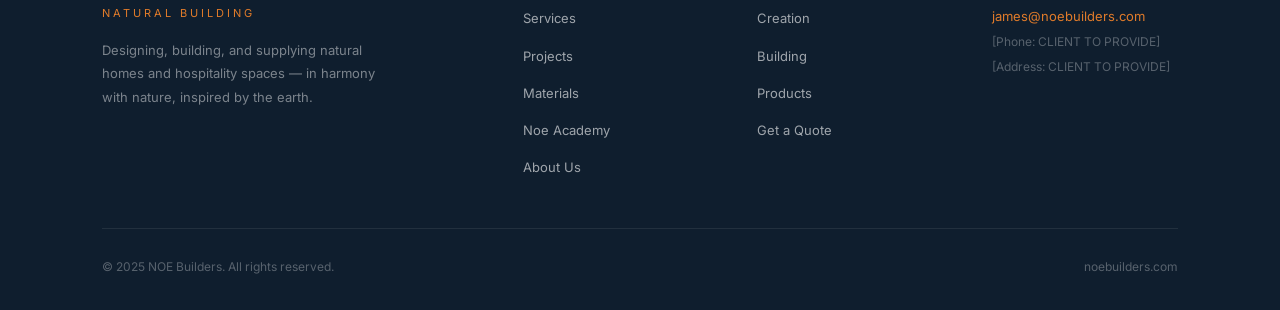
==== commit 8eebe8fa: "Add all pages, real images and 3D models" ====
--- a/index.html
+++ b/index.html
@@ -23,7 +23,7 @@
   <nav class="navbar">
     <div class="container nav-inner">
       <a href="index.html" class="nav-logo">
-        <div class="nav-logo-icon">🌿</div>
+        <div class="nav-logo-icon"><img src="images/logo.svg" alt="NOE Builders Logo" /></div>
         <div class="nav-logo-text">
           <span class="nav-logo-name">NOE BUILDERS</span>
           <span class="nav-logo-tagline">Natural Building</span>
@@ -50,8 +50,9 @@
        HERO
   ══════════════════════════════════════════ -->
   <section class="hero">
-    <div class="hero-bg"></div>
+    <div class="hero-bg" style="background-image: url('images/projects/DJI_0879.jpg');"></div>
     <div class="hero-overlay"></div>
+    <div class="hero-watermark">Greece · Aerial</div>
     <div class="container hero-content">
       <span class="section-label">Est. 2025 · Natural Building</span>
       <h1>Built in harmony<br><em>with nature.</em></h1>
@@ -224,8 +225,9 @@
   ══════════════════════════════════════════ -->
   <section class="vision">
     <div class="container">
-      <div class="vision-image fade-in">
-        <img src="https://images.unsplash.com/photo-1510798831971-661eb04b3739?w=900&q=80" alt="Natural wood interior" />
+      <div class="vision-image fade-in watermark-wrap">
+        <img src="images/projects/L1050656.jpg" alt="NOE Builders team at timber warehouse" />
+        <span class="watermark">Indonesia · Timber sourcing</span>
       </div>
       <div class="vision-content fade-in fade-in-delay-1">
         <span class="section-label">Our Mission</span>
@@ -250,36 +252,40 @@
       </div>
 
       <div class="projects-grid">
-        <div class="project-card fade-in">
-          <img src="https://images.unsplash.com/photo-1571896349842-33c89424de2d?w=1000&q=80" alt="Kizikula Lodge" />
+        <div class="project-card fade-in watermark-wrap">
+          <img src="images/projects/FORREST.jpg" alt="Greece olive grove landscape" />
+          <span class="watermark">Greece · Landscape</span>
           <div class="project-card-overlay">
-            <div class="project-card-type">Boutique Hospitality</div>
-            <h3>Kizikula</h3>
-            <p>Boutique lodge — natural materials throughout</p>
-          </div>
-        </div>
-        <div class="project-card fade-in fade-in-delay-1">
-          <img src="https://images.unsplash.com/photo-1542314831-068cd1dbfeeb?w=700&q=80" alt="Equinox Hotel" />
+            <div class="project-card-type">Natural Landscape · Greece</div>
+            <h3>Where we build</h3>
+            <p>Mediterranean olive groves &amp; mountain landscape</p>
+          </div>
+        </div>
+        <div class="project-card fade-in fade-in-delay-1 watermark-wrap">
+          <img src="images/projects/WIP.jpg" alt="Craftsmen working on timber beam" />
+          <span class="watermark">Suriname · Craft</span>
           <div class="project-card-overlay">
-            <div class="project-card-type">Luxury Hotel · New York</div>
-            <h3>Equinox Hotel</h3>
-            <p>High-end hospitality collaboration</p>
-          </div>
-        </div>
-        <div class="project-card fade-in">
-          <img src="https://images.unsplash.com/photo-1566073771259-6a8506099945?w=700&q=80" alt="Télla Théra" />
+            <div class="project-card-type">Wood Construction · Suriname</div>
+            <h3>Honest craft</h3>
+            <p>Our team at work on a large timber structure</p>
+          </div>
+        </div>
+        <div class="project-card fade-in watermark-wrap">
+          <img src="images/projects/WORKSHOP.jpg" alt="Workshop interior Indonesia" />
+          <span class="watermark">Indonesia · Workshop</span>
           <div class="project-card-overlay">
-            <div class="project-card-type">Luxury Resort · Greece</div>
-            <h3>Télla Théra</h3>
-            <p>Greek luxury hotel, natural interiors</p>
-          </div>
-        </div>
-        <div class="project-card fade-in fade-in-delay-1">
-          <img src="https://images.unsplash.com/photo-1551882547-ff40c4fe1fa7?w=700&q=80" alt="Aman Resort" />
+            <div class="project-card-type">Products · Indonesia</div>
+            <h3>The workshop</h3>
+            <p>Where raw timber becomes finished product</p>
+          </div>
+        </div>
+        <div class="project-card fade-in fade-in-delay-1 watermark-wrap">
+          <img src="images/projects/WOOD.jpg" alt="Timber sourcing in Suriname forest" />
+          <span class="watermark">Suriname · Sourcing</span>
           <div class="project-card-overlay">
-            <div class="project-card-type">Luxury Resort</div>
-            <h3>Aman</h3>
-            <p>Supply &amp; materials collaboration</p>
+            <div class="project-card-type">Materials · Suriname</div>
+            <h3>At the source</h3>
+            <p>Selecting timber directly from responsibly managed forests</p>
           </div>
         </div>
       </div>
--- a/css/style.css
+++ b/css/style.css
@@ -132,14 +132,18 @@
 }
 
 .nav-logo-icon {
-  width: 38px;
-  height: 38px;
-  background: #e07b2a;
-  border-radius: 50%;
+  width: 44px;
+  height: 44px;
   display: flex;
   align-items: center;
   justify-content: center;
-  font-size: 18px;
+}
+
+.nav-logo-icon img {
+  width: 44px;
+  height: 44px;
+  object-fit: contain;
+  filter: brightness(0) invert(1);
 }
 
 .nav-logo-text {
@@ -816,3 +820,69 @@
   .hero-actions { flex-direction: column; }
   .team-grid { grid-template-columns: repeat(2, 1fr); }
 }
+
+/* ── Watermark ── */
+.watermark-wrap {
+  position: relative;
+  overflow: hidden;
+}
+
+.watermark {
+  position: absolute;
+  bottom: 14px;
+  left: 14px;
+  background: rgba(15, 25, 40, 0.55);
+  color: rgba(255,255,255,0.88);
+  font-size: 10px;
+  font-weight: 500;
+  letter-spacing: 2px;
+  text-transform: uppercase;
+  padding: 5px 11px;
+  border-radius: 2px;
+  backdrop-filter: blur(6px);
+  font-family: 'Inter', sans-serif;
+  pointer-events: none;
+  z-index: 5;
+  display: flex;
+  align-items: center;
+  gap: 6px;
+}
+
+.watermark::before {
+  content: '';
+  display: inline-block;
+  width: 5px;
+  height: 5px;
+  background: #e07b2a;
+  border-radius: 50%;
+  flex-shrink: 0;
+}
+
+.hero-watermark {
+  position: absolute;
+  bottom: 88px;
+  left: 32px;
+  z-index: 2;
+  background: rgba(15, 25, 40, 0.5);
+  color: rgba(255,255,255,0.8);
+  font-size: 10px;
+  font-weight: 500;
+  letter-spacing: 2px;
+  text-transform: uppercase;
+  padding: 5px 11px;
+  border-radius: 2px;
+  backdrop-filter: blur(6px);
+  font-family: 'Inter', sans-serif;
+  display: flex;
+  align-items: center;
+  gap: 6px;
+}
+
+.hero-watermark::before {
+  content: '';
+  display: inline-block;
+  width: 5px;
+  height: 5px;
+  background: #e07b2a;
+  border-radius: 50%;
+}
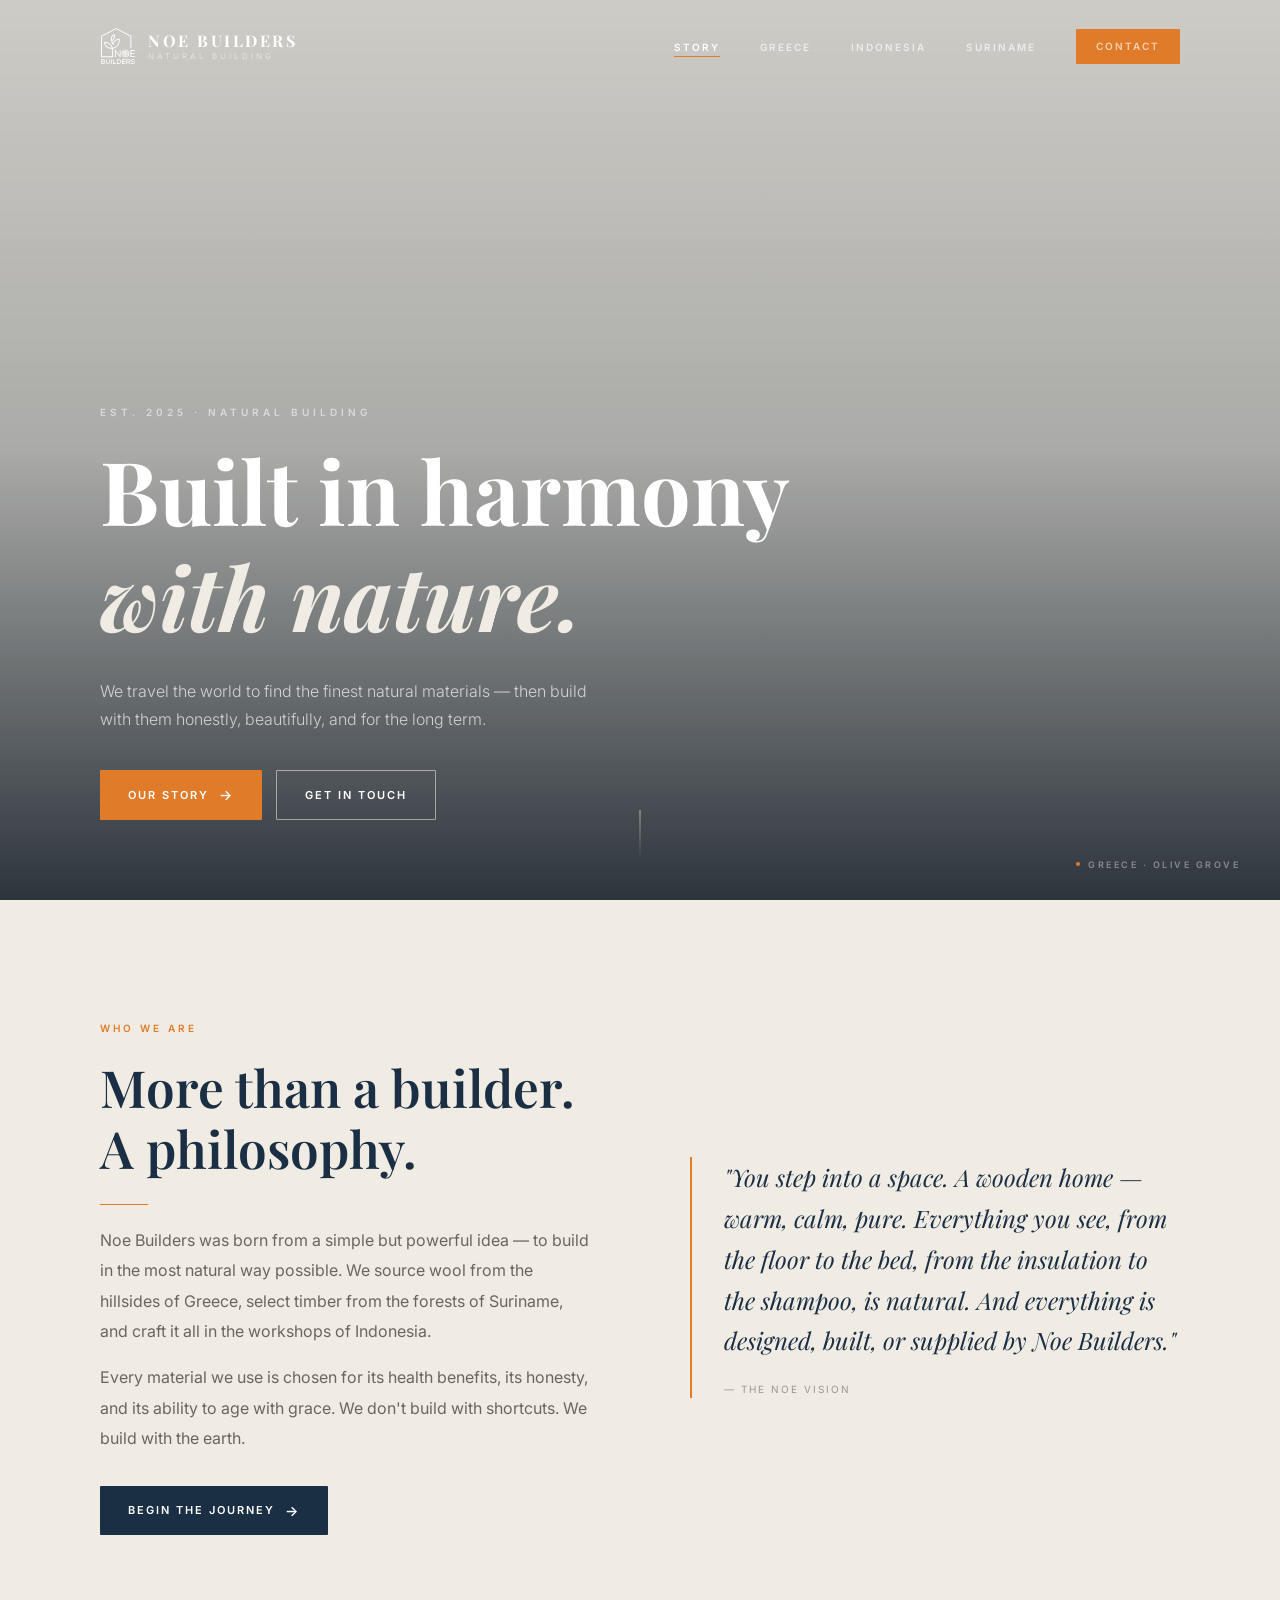
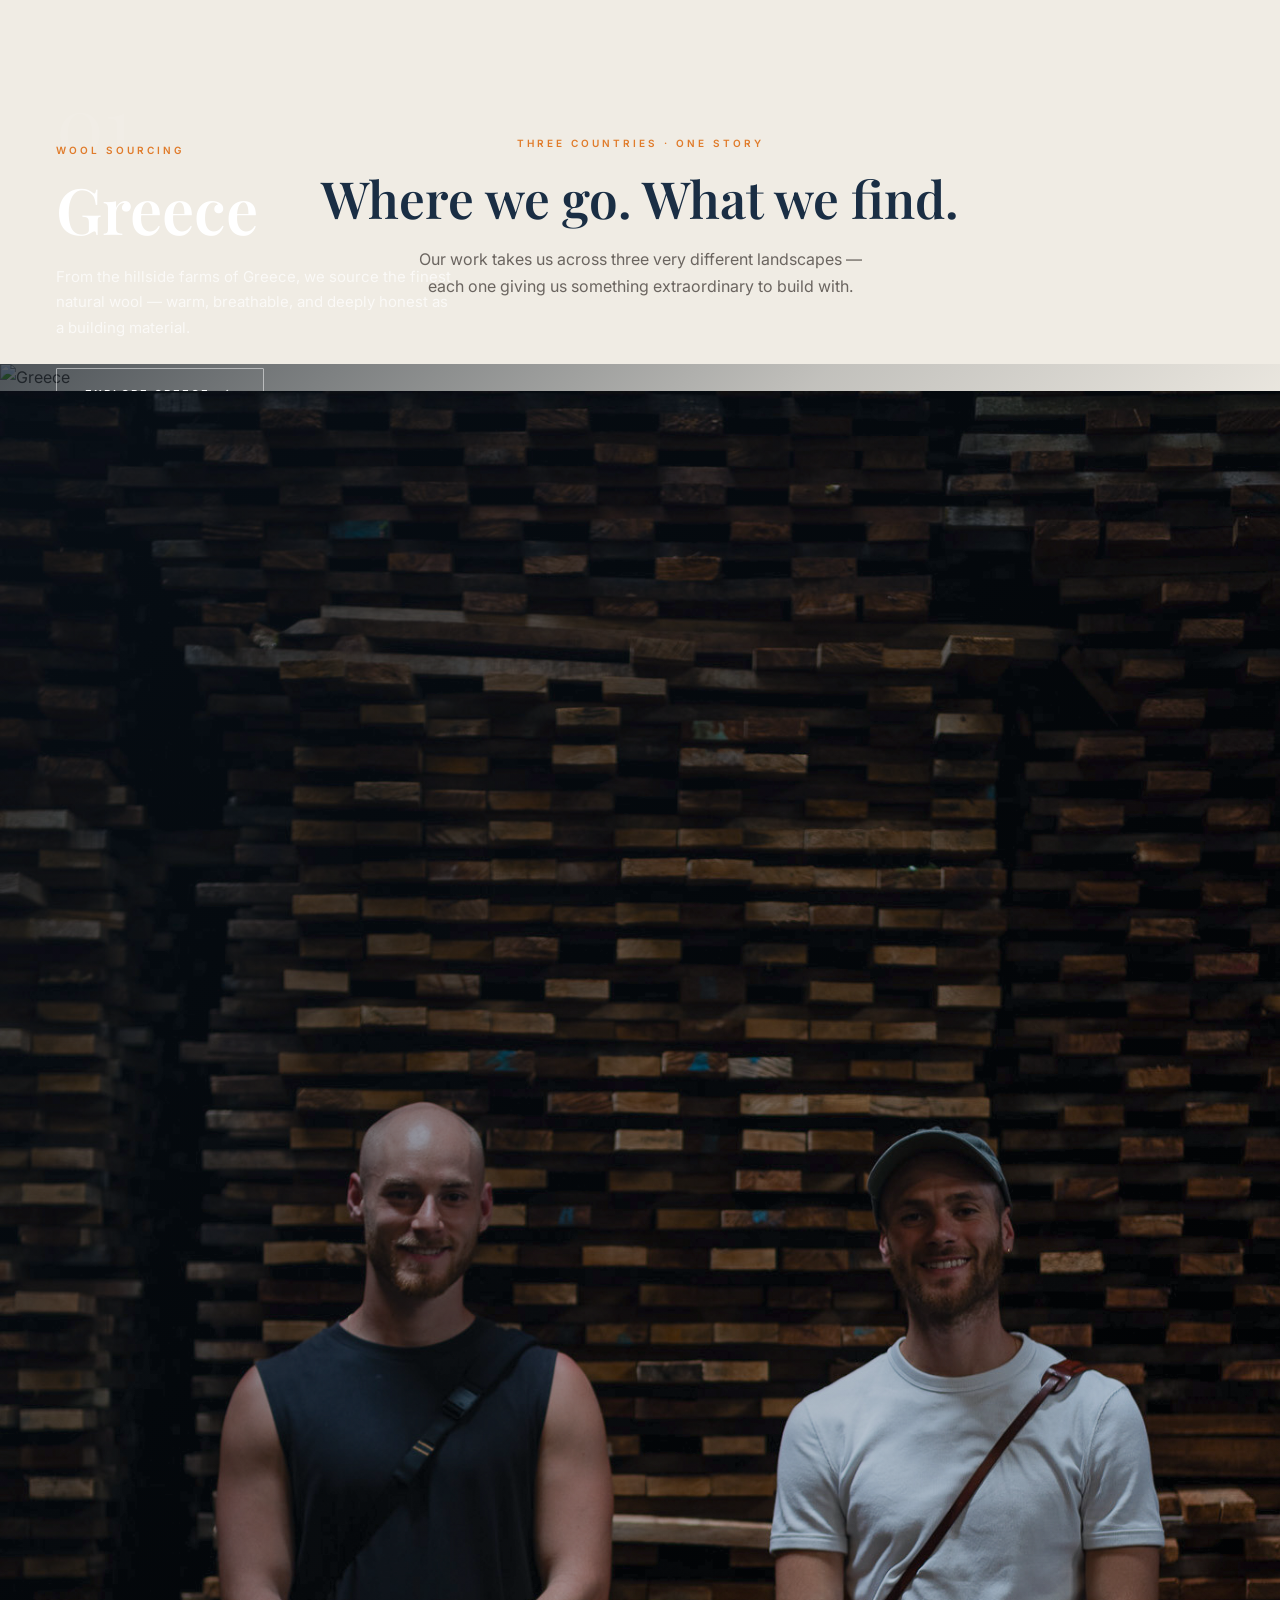
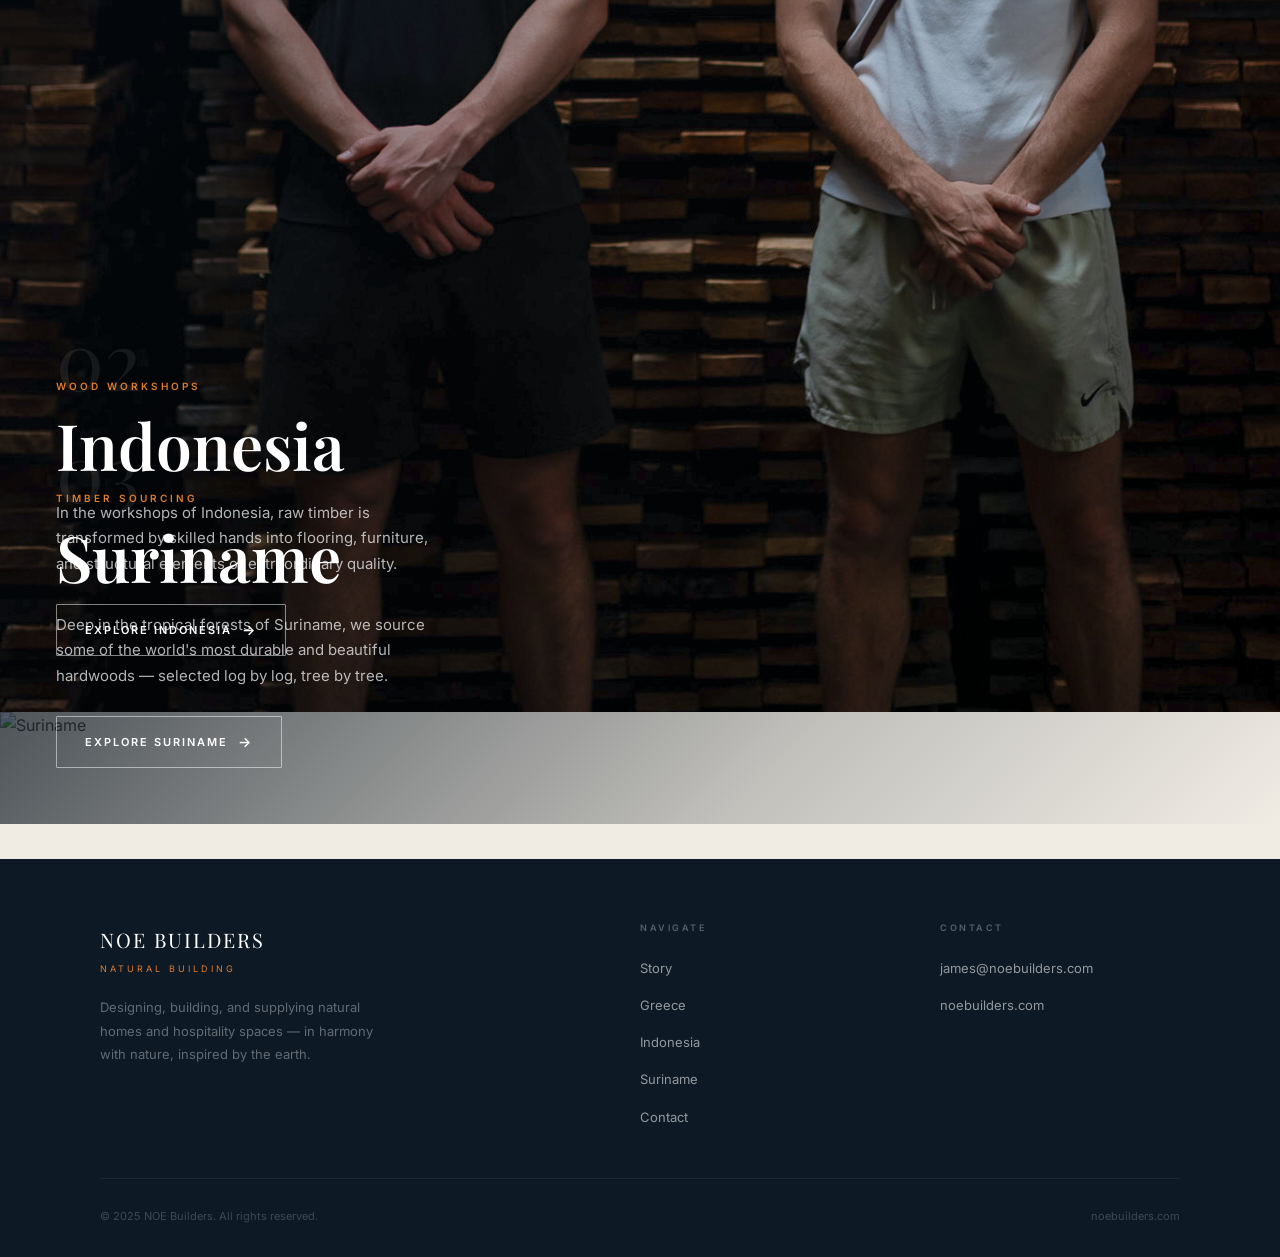
==== commit 0ce6112e: "Full redesign — storytelling concept, country pages, 3D models" ====
--- a/index.html
+++ b/index.html
@@ -4,411 +4,148 @@
   <meta charset="UTF-8" />
   <meta name="viewport" content="width=device-width, initial-scale=1.0" />
   <title>NOE Builders — Natural Building</title>
-  <meta name="description" content="NOE Builders — full-scale natural construction company designing, building, and supplying natural homes and hospitality spaces in harmony with nature." />
+  <meta name="description" content="NOE Builders — designing, building and supplying with natural materials in harmony with nature. Greece · Indonesia · Suriname." />
   <link rel="stylesheet" href="css/style.css" />
-  <style>
-    /* Fade-in animation */
-    .fade-in { opacity: 0; transform: translateY(24px); transition: opacity 0.7s ease, transform 0.7s ease; }
-    .fade-in.visible { opacity: 1; transform: translateY(0); }
-    .fade-in-delay-1 { transition-delay: 0.1s; }
-    .fade-in-delay-2 { transition-delay: 0.2s; }
-    .fade-in-delay-3 { transition-delay: 0.3s; }
-  </style>
 </head>
 <body>
 
-  <!-- ══════════════════════════════════════════
-       NAVIGATION
-  ══════════════════════════════════════════ -->
   <nav class="navbar">
     <div class="container nav-inner">
       <a href="index.html" class="nav-logo">
-        <div class="nav-logo-icon"><img src="images/logo.svg" alt="NOE Builders Logo" /></div>
+        <img src="images/logo.svg" class="nav-logo-img" alt="NOE Builders" />
         <div class="nav-logo-text">
           <span class="nav-logo-name">NOE BUILDERS</span>
-          <span class="nav-logo-tagline">Natural Building</span>
+          <span class="nav-logo-tag">Natural Building</span>
         </div>
       </a>
-
       <ul class="nav-links">
-        <li><a href="services.html">Services</a></li>
-        <li><a href="projects.html">Projects</a></li>
-        <li><a href="materials.html">Materials</a></li>
-        <li><a href="academy.html">Noe Academy</a></li>
-        <li><a href="about.html">About</a></li>
-        <li><a href="contact.html">Contact</a></li>
-        <li><a href="quote.html" class="btn btn-primary nav-cta">Get a Quote</a></li>
+        <li><a href="index.html" class="active">Story</a></li>
+        <li><a href="greece.html">Greece</a></li>
+        <li><a href="indonesia.html">Indonesia</a></li>
+        <li><a href="suriname.html">Suriname</a></li>
+        <li><a href="contact.html" class="btn btn-primary nav-cta">Contact</a></li>
       </ul>
-
-      <div class="hamburger" aria-label="Menu">
-        <span></span><span></span><span></span>
-      </div>
+      <div class="hamburger"><span></span><span></span><span></span></div>
     </div>
   </nav>
 
-  <!-- ══════════════════════════════════════════
-       HERO
-  ══════════════════════════════════════════ -->
+  <!-- ── HERO ── -->
   <section class="hero">
-    <div class="hero-bg" style="background-image: url('images/projects/DJI_0879.jpg');"></div>
+    <div class="hero-img" style="background-image: url('images/projects/FORREST.jpg');"></div>
     <div class="hero-overlay"></div>
-    <div class="hero-watermark">Greece · Aerial</div>
-    <div class="container hero-content">
-      <span class="section-label">Est. 2025 · Natural Building</span>
-      <h1>Built in harmony<br><em>with nature.</em></h1>
-      <p class="hero-sub">We design, build, and supply everything for private homes and hospitality spaces — using only natural materials that breathe, age, and endure.</p>
-      <div class="hero-actions">
-        <a href="projects.html" class="btn btn-primary">View Our Work</a>
-        <a href="quote.html" class="btn btn-outline">Get a Quote</a>
-      </div>
-    </div>
-    <div class="hero-scroll">
-      <div class="scroll-line"></div>
-      <span>Scroll</span>
-    </div>
-  </section>
-
-  <!-- ══════════════════════════════════════════
-       INTRO STRIP
-  ══════════════════════════════════════════ -->
-  <section class="intro-strip">
-    <div class="container">
-      <div class="intro-text fade-in">
-        <span class="section-label" style="color:#e07b2a">Who We Are</span>
-        <h2 style="color:#fff">More than a builder.<br>A philosophy.</h2>
-        <p style="margin-top:16px">Noe Builders was born from a simple but powerful inspiration: to build in the most natural way possible. We are driven by a passion for natural materials and healthy living environments — creating spaces that heal, inspire, and endure.</p>
-      </div>
-      <div class="intro-quote fade-in fade-in-delay-1">
-        <blockquote>
-          "You step into a space. A wooden home — warm, calm, pure. Everything you see, from the floor to the bed, from the insulation to the shampoo, is natural. And everything is designed, built, or supplied by Noe Builders."
-        </blockquote>
-        <cite>— The NOE Vision</cite>
+    <div class="hero-wm">Greece · Olive Grove</div>
+    <div class="scroll-indicator"><div class="scroll-line"></div></div>
+    <div class="hero-content">
+      <div class="container">
+        <span class="hero-eyebrow">Est. 2025 · Natural Building</span>
+        <h1>Built in harmony<br><em>with nature.</em></h1>
+        <p class="hero-sub">We travel the world to find the finest natural materials — then build with them honestly, beautifully, and for the long term.</p>
+        <div class="hero-actions">
+          <a href="greece.html" class="btn btn-primary btn-arrow">Our Story</a>
+          <a href="contact.html" class="btn btn-ghost">Get in Touch</a>
+        </div>
       </div>
     </div>
   </section>
 
-  <!-- ══════════════════════════════════════════
-       SERVICES OVERVIEW
-  ══════════════════════════════════════════ -->
-  <section class="services-overview">
+  <!-- ── INTRO ── -->
+  <section class="intro">
     <div class="container">
-      <div class="section-header fade-in">
-        <span class="section-label">What We Do</span>
-        <h2>Three pillars, one philosophy</h2>
-        <div class="divider"></div>
-        <p>From first sketch to final finish, we handle every layer of the natural building process — creation, construction, and supply.</p>
-      </div>
-
-      <div class="pillars">
-        <!-- Pillar 1 -->
-        <div class="pillar fade-in">
-          <div class="pillar-num">01</div>
-          <h3>Creation</h3>
-          <p>Where every project begins — with vision, intention, and deep collaboration.</p>
-          <div class="pillar-services">
-            <div class="pillar-service">
-              <h4>Concept Developing</h4>
-              <div class="service-tagline">Together Stronger</div>
-              <p>Collaborative process; every project grows through working closely with clients, makers, and specialists.</p>
-            </div>
-            <div class="pillar-service">
-              <h4>Designing</h4>
-              <div class="service-tagline">Our Namesake, Our Soul</div>
-              <p>Design at the core of everything — natural materials shaped with care and intention.</p>
-            </div>
-            <div class="pillar-service">
-              <h4>Architecture</h4>
-              <div class="service-tagline">Tear-Shaped Gifts</div>
-              <p>Collaborating with like-minded architects on spaces that are functional and deeply connected to their surroundings.</p>
-            </div>
-          </div>
+      <div class="intro-grid">
+        <div class="intro-text fade-in">
+          <span class="label">Who We Are</span>
+          <h2>More than a builder. A philosophy.</h2>
+          <div class="rule"></div>
+          <p>Noe Builders was born from a simple but powerful idea — to build in the most natural way possible. We source wool from the hillsides of Greece, select timber from the forests of Suriname, and craft it all in the workshops of Indonesia.</p>
+          <p>Every material we use is chosen for its health benefits, its honesty, and its ability to age with grace. We don't build with shortcuts. We build with the earth.</p>
+          <a href="greece.html" class="btn btn-dark btn-arrow" style="margin-top:16px">Begin the Journey</a>
         </div>
-
-        <!-- Pillar 2 -->
-        <div class="pillar fade-in fade-in-delay-1">
-          <div class="pillar-num">02</div>
-          <h3>Building</h3>
-          <p>The craft of construction — honest, skilled, and rooted in natural methods.</p>
-          <div class="pillar-services">
-            <div class="pillar-service">
-              <h4>Wood Construction</h4>
-              <div class="service-tagline">Undisputed King</div>
-              <p>Renewable, strong, alive. Carefully selected timber using refined methods for durable, circular structures.</p>
-            </div>
-            <div class="pillar-service">
-              <h4>Wool Insulation</h4>
-              <div class="service-tagline">All Purpose</div>
-              <p>A natural extension of the building philosophy — supporting a healthy indoor climate.</p>
-            </div>
-            <div class="pillar-service">
-              <h4>Permaculture</h4>
-              <div class="service-tagline">Nature Lover</div>
-              <p>Integrating natural systems directly into the built environment.</p>
-            </div>
-          </div>
+        <div class="intro-quote fade-in fd1">
+          <blockquote>
+            "You step into a space. A wooden home — warm, calm, pure. Everything you see, from the floor to the bed, from the insulation to the shampoo, is natural. And everything is designed, built, or supplied by Noe Builders."
+          </blockquote>
+          <cite>— The NOE Vision</cite>
         </div>
-
-        <!-- Pillar 3 -->
-        <div class="pillar fade-in fade-in-delay-2">
-          <div class="pillar-num">03</div>
-          <h3>Products</h3>
-          <p>Supply and finishing — every material chosen for health, beauty, and longevity.</p>
-          <div class="pillar-services">
-            <div class="pillar-service">
-              <h4>Flooring</h4>
-              <div class="service-tagline">Precious Mane</div>
-              <p>Natural wood flooring with breathable non-toxic oil finish — ages beautifully.</p>
-            </div>
-            <div class="pillar-service">
-              <h4>Furniture</h4>
-              <div class="service-tagline">Unexpected Beauties</div>
-              <p>Minimalist solid wood collections — timeless, elegant, made to last a lifetime.</p>
-            </div>
-            <div class="pillar-service">
-              <h4>Tiles</h4>
-              <div class="service-tagline">Colourful</div>
-              <p>Hand-shaped tiles with natural imperfections — mineral-based, durable, and deeply tactile.</p>
-            </div>
-          </div>
-        </div>
-      </div>
-
-      <div style="text-align:center; margin-top:48px;" class="fade-in">
-        <a href="services.html" class="btn btn-dark">Explore All Services</a>
       </div>
     </div>
   </section>
 
-  <!-- ══════════════════════════════════════════
-       MATERIALS TICKER
-  ══════════════════════════════════════════ -->
-  <section class="materials-strip">
-    <div class="container section-header" style="text-align:left; max-width:100%; margin-bottom:32px;">
-      <span class="section-label">Our Materials</span>
-      <h2 style="color:#fff">Built from the earth,<br>returned to nature.</h2>
+  <!-- ── COUNTRIES ── -->
+  <section class="countries">
+    <div class="countries-header fade-in">
+      <span class="label">Three Countries · One Story</span>
+      <h2>Where we go. What we find.</h2>
+      <p>Our work takes us across three very different landscapes — each one giving us something extraordinary to build with.</p>
     </div>
-    <div class="materials-ticker">
-      <div class="materials-list" aria-hidden="true">
-        <span class="material-tag">Wood</span>
-        <span class="material-tag">Hemp</span>
-        <span class="material-tag">Wool</span>
-        <span class="material-tag">Copper</span>
-        <span class="material-tag">Chalk / Lime</span>
-        <span class="material-tag">Cob</span>
-        <span class="material-tag">Bamboo</span>
-        <span class="material-tag">Earth</span>
-        <span class="material-tag">Glass</span>
-        <span class="material-tag">Stone</span>
-        <span class="material-tag">Straw</span>
-        <span class="material-tag">Seaweed</span>
-        <span class="material-tag">Wood</span>
-        <span class="material-tag">Hemp</span>
-        <span class="material-tag">Wool</span>
-        <span class="material-tag">Copper</span>
-        <span class="material-tag">Chalk / Lime</span>
-        <span class="material-tag">Cob</span>
-        <span class="material-tag">Bamboo</span>
-        <span class="material-tag">Earth</span>
-        <span class="material-tag">Glass</span>
-        <span class="material-tag">Stone</span>
-        <span class="material-tag">Straw</span>
-        <span class="material-tag">Seaweed</span>
+
+    <!-- Greece -->
+    <a href="greece.html" class="country-teaser">
+      <img src="images/projects/DJI_0879.jpg" alt="Greece" />
+      <div class="country-teaser-overlay">
+        <div class="country-teaser-body">
+          <span class="country-num">01</span>
+          <span class="label">Wool Sourcing</span>
+          <h2>Greece</h2>
+          <p>From the hillside farms of Greece, we source the finest natural wool — warm, breathable, and deeply honest as a building material.</p>
+          <span class="btn btn-ghost btn-arrow">Explore Greece</span>
+        </div>
       </div>
-    </div>
-    <div style="text-align:center; margin-top:40px;">
-      <a href="materials.html" class="btn btn-outline">Explore Our Materials</a>
-    </div>
+    </a>
+
+    <!-- Indonesia -->
+    <a href="indonesia.html" class="country-teaser">
+      <img src="images/projects/L1050656.jpg" alt="Indonesia" />
+      <div class="country-teaser-overlay">
+        <div class="country-teaser-body">
+          <span class="country-num">02</span>
+          <span class="label">Wood Workshops</span>
+          <h2>Indonesia</h2>
+          <p>In the workshops of Indonesia, raw timber is transformed by skilled hands into flooring, furniture, and structural elements of extraordinary quality.</p>
+          <span class="btn btn-ghost btn-arrow">Explore Indonesia</span>
+        </div>
+      </div>
+    </a>
+
+    <!-- Suriname -->
+    <a href="suriname.html" class="country-teaser">
+      <img src="images/projects/WOOD.jpg" alt="Suriname" />
+      <div class="country-teaser-overlay">
+        <div class="country-teaser-body">
+          <span class="country-num">03</span>
+          <span class="label">Timber Sourcing</span>
+          <h2>Suriname</h2>
+          <p>Deep in the tropical forests of Suriname, we source some of the world's most durable and beautiful hardwoods — selected log by log, tree by tree.</p>
+          <span class="btn btn-ghost btn-arrow">Explore Suriname</span>
+        </div>
+      </div>
+    </a>
   </section>
 
-  <!-- ══════════════════════════════════════════
-       VISION / SPLIT SECTION
-  ══════════════════════════════════════════ -->
-  <section class="vision">
-    <div class="container">
-      <div class="vision-image fade-in watermark-wrap">
-        <img src="images/projects/L1050656.jpg" alt="NOE Builders team at timber warehouse" />
-        <span class="watermark">Indonesia · Timber sourcing</span>
-      </div>
-      <div class="vision-content fade-in fade-in-delay-1">
-        <span class="section-label">Our Mission</span>
-        <h2>The healthiest buildings in harmony with nature.</h2>
-        <div class="divider"></div>
-        <p>Our mission is to create living environments that are good for people and good for the planet. We believe the materials around us profoundly affect our health, mood, and wellbeing — and we build accordingly.</p>
-        <p>Through our alliance with COCO-MAT and selected partners, we offer fully integrated solutions — from design through supply, construction, and interior finishing.</p>
-        <a href="about.html" class="btn btn-dark" style="margin-top:12px">Our Story</a>
-      </div>
-    </div>
-  </section>
-
-  <!-- ══════════════════════════════════════════
-       PROJECTS HIGHLIGHT
-  ══════════════════════════════════════════ -->
-  <section class="projects-highlight">
-    <div class="container">
-      <div class="section-header fade-in" style="text-align:left; margin-left:0;">
-        <span class="section-label">Projects &amp; Collaborations</span>
-        <h2>Selected work</h2>
-        <div class="divider" style="margin-left:0"></div>
-      </div>
-
-      <div class="projects-grid">
-        <div class="project-card fade-in watermark-wrap">
-          <img src="images/projects/FORREST.jpg" alt="Greece olive grove landscape" />
-          <span class="watermark">Greece · Landscape</span>
-          <div class="project-card-overlay">
-            <div class="project-card-type">Natural Landscape · Greece</div>
-            <h3>Where we build</h3>
-            <p>Mediterranean olive groves &amp; mountain landscape</p>
-          </div>
-        </div>
-        <div class="project-card fade-in fade-in-delay-1 watermark-wrap">
-          <img src="images/projects/WIP.jpg" alt="Craftsmen working on timber beam" />
-          <span class="watermark">Suriname · Craft</span>
-          <div class="project-card-overlay">
-            <div class="project-card-type">Wood Construction · Suriname</div>
-            <h3>Honest craft</h3>
-            <p>Our team at work on a large timber structure</p>
-          </div>
-        </div>
-        <div class="project-card fade-in watermark-wrap">
-          <img src="images/projects/WORKSHOP.jpg" alt="Workshop interior Indonesia" />
-          <span class="watermark">Indonesia · Workshop</span>
-          <div class="project-card-overlay">
-            <div class="project-card-type">Products · Indonesia</div>
-            <h3>The workshop</h3>
-            <p>Where raw timber becomes finished product</p>
-          </div>
-        </div>
-        <div class="project-card fade-in fade-in-delay-1 watermark-wrap">
-          <img src="images/projects/WOOD.jpg" alt="Timber sourcing in Suriname forest" />
-          <span class="watermark">Suriname · Sourcing</span>
-          <div class="project-card-overlay">
-            <div class="project-card-type">Materials · Suriname</div>
-            <h3>At the source</h3>
-            <p>Selecting timber directly from responsibly managed forests</p>
-          </div>
-        </div>
-      </div>
-
-      <div class="projects-footer fade-in">
-        <a href="projects.html" class="btn btn-dark">View All Projects</a>
-      </div>
-    </div>
-  </section>
-
-  <!-- ══════════════════════════════════════════
-       PHILOSOPHY CTA STRIP
-  ══════════════════════════════════════════ -->
-  <section class="philosophy">
-    <div class="container">
-      <div class="philosophy-text">
-        <h2>Ready to build naturally?</h2>
-        <p>Let's create something beautiful, healthy, and lasting — together.</p>
-      </div>
-      <a href="quote.html" class="btn btn-dark">Get a Free Quote</a>
-    </div>
-  </section>
-
-  <!-- ══════════════════════════════════════════
-       TEAM PREVIEW
-  ══════════════════════════════════════════ -->
-  <section class="team-preview">
-    <div class="container">
-      <div class="section-header fade-in">
-        <span class="section-label">The Team</span>
-        <h2>The people behind the craft</h2>
-        <div class="divider"></div>
-        <p>A small, dedicated team united by a shared passion for natural building and beautiful spaces.</p>
-      </div>
-
-      <div class="team-grid">
-        <div class="team-card fade-in">
-          <div class="team-avatar">
-            <div class="team-avatar-placeholder">S</div>
-          </div>
-          <h4>Stefanos</h4>
-          <div class="team-role">Accountant</div>
-        </div>
-        <div class="team-card fade-in fade-in-delay-1">
-          <div class="team-avatar">
-            <div class="team-avatar-placeholder">E</div>
-          </div>
-          <h4>Eva</h4>
-          <div class="team-role">Structural Engineer</div>
-        </div>
-        <div class="team-card fade-in fade-in-delay-2">
-          <div class="team-avatar">
-            <div class="team-avatar-placeholder">J</div>
-          </div>
-          <h4>Jeroen</h4>
-          <div class="team-role">Voice of Earth</div>
-        </div>
-        <div class="team-card fade-in">
-          <div class="team-avatar">
-            <div class="team-avatar-placeholder">I</div>
-          </div>
-          <h4>Iro</h4>
-          <div class="team-role">Project Manager</div>
-        </div>
-        <div class="team-card fade-in fade-in-delay-1">
-          <div class="team-avatar">
-            <div class="team-avatar-placeholder">L</div>
-          </div>
-          <h4>Leon</h4>
-          <div class="team-role">Head of Construction</div>
-        </div>
-        <div class="team-card fade-in fade-in-delay-2">
-          <div class="team-avatar">
-            <div class="team-avatar-placeholder">D</div>
-          </div>
-          <h4>Dylan</h4>
-          <div class="team-role">Event Planning</div>
-        </div>
-      </div>
-
-      <div style="text-align:center; margin-top:48px;" class="fade-in">
-        <a href="about.html" class="btn btn-dark">Meet the Full Team</a>
-      </div>
-    </div>
-  </section>
-
-  <!-- ══════════════════════════════════════════
-       FOOTER
-  ══════════════════════════════════════════ -->
+  <!-- ── FOOTER ── -->
   <footer class="footer">
     <div class="container">
       <div class="footer-grid">
         <div class="footer-brand">
-          <h3>NOE BUILDERS</h3>
-          <div class="tagline">Natural Building</div>
+          <div class="name">NOE BUILDERS</div>
+          <span class="tag">Natural Building</span>
           <p>Designing, building, and supplying natural homes and hospitality spaces — in harmony with nature, inspired by the earth.</p>
         </div>
         <div class="footer-col">
           <h4>Navigate</h4>
           <ul>
-            <li><a href="services.html">Services</a></li>
-            <li><a href="projects.html">Projects</a></li>
-            <li><a href="materials.html">Materials</a></li>
-            <li><a href="academy.html">Noe Academy</a></li>
-            <li><a href="about.html">About Us</a></li>
+            <li><a href="index.html">Story</a></li>
+            <li><a href="greece.html">Greece</a></li>
+            <li><a href="indonesia.html">Indonesia</a></li>
+            <li><a href="suriname.html">Suriname</a></li>
+            <li><a href="contact.html">Contact</a></li>
           </ul>
         </div>
         <div class="footer-col">
-          <h4>Services</h4>
+          <h4>Contact</h4>
           <ul>
-            <li><a href="services.html#creation">Creation</a></li>
-            <li><a href="services.html#building">Building</a></li>
-            <li><a href="services.html#products">Products</a></li>
-            <li><a href="quote.html">Get a Quote</a></li>
+            <li><a href="mailto:james@noebuilders.com">james@noebuilders.com</a></li>
+            <li><a href="https://noebuilders.com">noebuilders.com</a></li>
           </ul>
-        </div>
-        <div class="footer-col footer-contact">
-          <h4>Contact</h4>
-          <p>
-            <a href="mailto:james@noebuilders.com">james@noebuilders.com</a><br />
-            <span style="color:rgba(255,255,255,0.3); font-size:12px">[Phone: CLIENT TO PROVIDE]</span><br />
-            <span style="color:rgba(255,255,255,0.3); font-size:12px">[Address: CLIENT TO PROVIDE]</span>
-          </p>
         </div>
       </div>
       <div class="footer-bottom">
--- a/css/style.css
+++ b/css/style.css
@@ -1,23 +1,18 @@
 /* ============================================================
-   NOE BUILDERS — Global Stylesheet
-   Colors: #1a2e44 navy | #e07b2a orange | #f0ece4 linen | #4a4540 text
-   ============================================================ */
-
-@import url('https://fonts.googleapis.com/css2?family=Playfair+Display:ital,wght@0,400;0,600;0,700;1,400&family=Inter:wght@300;400;500;600&display=swap');
-
-/* ── Reset ── */
+   NOE BUILDERS — Travel Journal Redesign
+   ============================================================ */
+
+@import url('https://fonts.googleapis.com/css2?family=Playfair+Display:ital,wght@0,400;0,600;0,700;1,400;1,600&family=Inter:wght@300;400;500;600&display=swap');
+
 *, *::before, *::after { box-sizing: border-box; margin: 0; padding: 0; }
 html { scroll-behavior: smooth; }
 
 body {
   font-family: 'Inter', sans-serif;
-  font-weight: 400;
+  background: #f0ece4;
   color: #4a4540;
-  background: #f0ece4;
+  font-size: 16px;
   line-height: 1.7;
-  font-size: 16px;
-  /* Subtle linen texture via CSS noise */
-  background-image: url("data:image/svg+xml,%3Csvg xmlns='http://www.w3.org/2000/svg' width='400' height='400'%3E%3Cfilter id='n'%3E%3CfeTurbulence type='fractalNoise' baseFrequency='0.75' numOctaves='4' stitchTiles='stitch'/%3E%3CfeColorMatrix type='saturate' values='0'/%3E%3C/filter%3E%3Crect width='400' height='400' filter='url(%23n)' opacity='0.03'/%3E%3C/svg%3E");
 }
 
 img { display: block; width: 100%; object-fit: cover; }
@@ -28,95 +23,102 @@
 h1, h2, h3, h4 {
   font-family: 'Playfair Display', Georgia, serif;
   color: #1a2e44;
-  line-height: 1.25;
-}
-
-h1 { font-size: clamp(38px, 6vw, 72px); font-weight: 700; }
-h2 { font-size: clamp(28px, 4vw, 48px); font-weight: 600; }
-h3 { font-size: clamp(20px, 2.5vw, 28px); font-weight: 600; }
-h4 { font-size: 18px; font-weight: 600; }
-
-p { color: #4a4540; }
+  line-height: 1.2;
+}
+
+h1 { font-size: clamp(40px, 7vw, 88px); font-weight: 700; }
+h2 { font-size: clamp(28px, 4vw, 52px); font-weight: 600; }
+h3 { font-size: clamp(20px, 2.5vw, 30px); font-weight: 600; }
 
 /* ── Utility ── */
-.container {
-  max-width: 1140px;
-  margin: 0 auto;
-  padding: 0 32px;
-}
-
-.section-label {
-  display: inline-block;
+.container { max-width: 1160px; margin: 0 auto; padding: 0 40px; }
+.container-narrow { max-width: 760px; margin: 0 auto; padding: 0 40px; }
+
+.label {
+  font-size: 10px;
+  font-weight: 600;
+  letter-spacing: 3px;
+  text-transform: uppercase;
+  color: #e07b2a;
+}
+
+.rule {
+  width: 48px;
+  height: 1px;
+  background: #e07b2a;
+  margin: 20px 0;
+}
+
+/* ── Buttons ── */
+.btn {
+  display: inline-flex;
+  align-items: center;
+  gap: 10px;
+  padding: 13px 28px;
+  font-family: 'Inter', sans-serif;
   font-size: 11px;
   font-weight: 600;
-  letter-spacing: 3px;
-  text-transform: uppercase;
-  color: #e07b2a;
-  margin-bottom: 16px;
-}
-
-.divider {
-  width: 48px;
-  height: 2px;
+  letter-spacing: 2px;
+  text-transform: uppercase;
+  border: none;
+  cursor: pointer;
+  transition: all 0.25s ease;
+  border-radius: 1px;
+}
+
+.btn-primary { background: #e07b2a; color: #fff; }
+.btn-primary:hover { background: #c56820; }
+.btn-dark { background: #1a2e44; color: #fff; }
+.btn-dark:hover { background: #0f1e2e; }
+.btn-ghost { background: transparent; color: #fff; border: 1px solid rgba(255,255,255,0.5); }
+.btn-ghost:hover { background: #fff; color: #1a2e44; border-color: #fff; }
+
+.btn-arrow::after { content: '→'; font-size: 14px; }
+
+/* ── Watermark ── */
+.wm-wrap { position: relative; overflow: hidden; }
+.wm {
+  position: absolute;
+  bottom: 16px;
+  left: 16px;
+  background: rgba(10,20,35,0.55);
+  color: rgba(255,255,255,0.9);
+  font-size: 9px;
+  font-weight: 600;
+  letter-spacing: 2.5px;
+  text-transform: uppercase;
+  padding: 5px 10px;
+  backdrop-filter: blur(8px);
+  z-index: 5;
+  display: flex;
+  align-items: center;
+  gap: 7px;
+  pointer-events: none;
+}
+.wm::before {
+  content: '';
+  width: 4px; height: 4px;
   background: #e07b2a;
-  margin: 20px 0 32px;
-}
-
-/* ── Buttons ── */
-.btn {
-  display: inline-block;
-  padding: 14px 32px;
-  border-radius: 2px;
-  font-family: 'Inter', sans-serif;
-  font-size: 13px;
-  font-weight: 600;
-  letter-spacing: 1.5px;
-  text-transform: uppercase;
-  cursor: pointer;
-  border: none;
-  transition: all 0.25s ease;
-}
-
-.btn-primary {
-  background: #e07b2a;
-  color: #fff;
-}
-.btn-primary:hover { background: #c56820; }
-
-.btn-outline {
-  background: transparent;
-  color: #fff;
-  border: 1.5px solid rgba(255,255,255,0.6);
-}
-.btn-outline:hover {
-  background: #fff;
-  color: #1a2e44;
-  border-color: #fff;
-}
-
-.btn-dark {
-  background: #1a2e44;
-  color: #fff;
-}
-.btn-dark:hover { background: #0f1e2e; }
+  border-radius: 50%;
+  flex-shrink: 0;
+}
 
 /* ============================================================
    NAVIGATION
    ============================================================ */
 .navbar {
   position: fixed;
-  top: 0;
-  left: 0;
-  right: 0;
+  top: 0; left: 0; right: 0;
   z-index: 1000;
-  padding: 20px 0;
-  transition: background 0.3s ease, padding 0.3s ease, box-shadow 0.3s ease;
+  padding: 28px 0;
+  transition: all 0.4s ease;
 }
 
 .navbar.scrolled {
-  background: #1a2e44;
-  padding: 14px 0;
-  box-shadow: 0 2px 20px rgba(0,0,0,0.15);
+  background: rgba(15, 25, 40, 0.96);
+  backdrop-filter: blur(12px);
+  padding: 16px 0;
+  box-shadow: 0 1px 0 rgba(255,255,255,0.06);
 }
 
 .nav-inner {
@@ -131,17 +133,9 @@
   gap: 12px;
 }
 
-.nav-logo-icon {
-  width: 44px;
-  height: 44px;
-  display: flex;
-  align-items: center;
-  justify-content: center;
-}
-
-.nav-logo-icon img {
-  width: 44px;
-  height: 44px;
+.nav-logo-img {
+  width: 36px;
+  height: 36px;
   object-fit: contain;
   filter: brightness(0) invert(1);
 }
@@ -154,41 +148,52 @@
 
 .nav-logo-name {
   font-family: 'Playfair Display', serif;
-  font-size: 18px;
+  font-size: 16px;
   font-weight: 700;
   color: #fff;
-  letter-spacing: 2px;
-}
-
-.nav-logo-tagline {
-  font-size: 9px;
+  letter-spacing: 2.5px;
+}
+
+.nav-logo-tag {
+  font-size: 8px;
   font-weight: 500;
   letter-spacing: 3px;
   text-transform: uppercase;
-  color: rgba(255,255,255,0.6);
-  margin-top: 2px;
+  color: rgba(255,255,255,0.45);
+  margin-top: 3px;
 }
 
 .nav-links {
   display: flex;
   align-items: center;
-  gap: 36px;
+  gap: 40px;
 }
 
 .nav-links a {
-  font-size: 12px;
-  font-weight: 500;
-  letter-spacing: 1.5px;
-  text-transform: uppercase;
-  color: rgba(255,255,255,0.75);
+  font-size: 10px;
+  font-weight: 600;
+  letter-spacing: 2px;
+  text-transform: uppercase;
+  color: rgba(255,255,255,0.65);
   transition: color 0.2s;
+  position: relative;
 }
 
 .nav-links a:hover { color: #fff; }
 
+.nav-links a.active { color: #fff; }
+
+.nav-links a.active::after {
+  content: '';
+  position: absolute;
+  bottom: -4px; left: 0; right: 0;
+  height: 1px;
+  background: #e07b2a;
+}
+
 .nav-cta {
-  padding: 10px 22px !important;
-  font-size: 11px !important;
+  padding: 9px 20px !important;
+  font-size: 10px !important;
 }
 
 .hamburger {
@@ -196,548 +201,575 @@
   flex-direction: column;
   gap: 5px;
   cursor: pointer;
-  padding: 4px;
 }
 .hamburger span {
   display: block;
-  width: 24px;
-  height: 2px;
+  width: 22px; height: 1.5px;
   background: #fff;
   transition: all 0.3s;
 }
 
 /* ============================================================
-   HERO
+   HERO — Full screen
    ============================================================ */
 .hero {
   position: relative;
   height: 100vh;
-  min-height: 640px;
-  display: flex;
-  align-items: center;
+  min-height: 600px;
+  display: flex;
+  align-items: flex-end;
   overflow: hidden;
 }
 
-.hero-bg {
+.hero-img {
   position: absolute;
   inset: 0;
-  background: url('https://images.unsplash.com/photo-1518780664697-55e3ad937233?w=1600&q=80') center/cover no-repeat;
+  background-size: cover;
+  background-position: center;
+  transform: scale(1.05);
+  animation: heroZoom 12s ease-out forwards;
+}
+
+@keyframes heroZoom {
+  from { transform: scale(1.05); }
+  to   { transform: scale(1.0); }
 }
 
 .hero-overlay {
+  position: absolute;
+  inset: 0;
+  background: linear-gradient(
+    to top,
+    rgba(10,20,30,0.85) 0%,
+    rgba(10,20,30,0.3) 50%,
+    rgba(10,20,30,0.15) 100%
+  );
+}
+
+.hero-content {
+  position: relative;
+  z-index: 1;
+  padding: 0 0 80px 0;
+  width: 100%;
+}
+
+.hero-content .container {
+  display: flex;
+  flex-direction: column;
+  align-items: flex-start;
+}
+
+.hero-eyebrow {
+  font-size: 10px;
+  font-weight: 600;
+  letter-spacing: 4px;
+  text-transform: uppercase;
+  color: rgba(255,255,255,0.55);
+  margin-bottom: 16px;
+}
+
+.hero h1 {
+  color: #fff;
+  margin-bottom: 28px;
+  max-width: 800px;
+}
+
+.hero h1 em {
+  font-style: italic;
+  color: #f0ece4;
+}
+
+.hero-sub {
+  font-size: 16px;
+  color: rgba(255,255,255,0.7);
+  max-width: 500px;
+  line-height: 1.8;
+  margin-bottom: 36px;
+  font-weight: 300;
+}
+
+.hero-actions { display: flex; gap: 14px; flex-wrap: wrap; }
+
+.hero-wm {
+  position: absolute;
+  bottom: 28px;
+  right: 40px;
+  z-index: 2;
+  display: flex;
+  align-items: center;
+  gap: 8px;
+  font-size: 9px;
+  font-weight: 600;
+  letter-spacing: 2.5px;
+  text-transform: uppercase;
+  color: rgba(255,255,255,0.4);
+}
+
+.hero-wm::before {
+  content: '';
+  width: 4px; height: 4px;
+  background: #e07b2a;
+  border-radius: 50%;
+}
+
+.scroll-indicator {
+  position: absolute;
+  bottom: 40px;
+  left: 50%;
+  transform: translateX(-50%);
+  z-index: 2;
+  display: flex;
+  flex-direction: column;
+  align-items: center;
+  gap: 8px;
+}
+
+.scroll-line {
+  width: 1px;
+  height: 50px;
+  background: linear-gradient(to bottom, rgba(255,255,255,0.6), transparent);
+  animation: scrollPulse 2s ease-in-out infinite;
+}
+
+@keyframes scrollPulse {
+  0%,100% { opacity:0.4; }
+  50% { opacity:1; }
+}
+
+/* ============================================================
+   INTRO SECTION
+   ============================================================ */
+.intro {
+  padding: 120px 0;
+  background: #f0ece4;
+}
+
+.intro-grid {
+  display: grid;
+  grid-template-columns: 1fr 1fr;
+  gap: 100px;
+  align-items: center;
+}
+
+.intro-text .label { display: block; margin-bottom: 20px; }
+.intro-text h2 { margin-bottom: 24px; }
+.intro-text p { color: #6b6560; line-height: 1.9; margin-bottom: 16px; }
+
+.intro-quote {
+  padding-left: 32px;
+  border-left: 2px solid #e07b2a;
+}
+
+.intro-quote blockquote {
+  font-family: 'Playfair Display', serif;
+  font-style: italic;
+  font-size: clamp(18px, 2vw, 24px);
+  color: #1a2e44;
+  line-height: 1.7;
+}
+
+.intro-quote cite {
+  display: block;
+  margin-top: 20px;
+  font-size: 10px;
+  letter-spacing: 2px;
+  text-transform: uppercase;
+  color: #9b9590;
+  font-style: normal;
+}
+
+/* ============================================================
+   COUNTRY TEASERS
+   ============================================================ */
+.countries {
+  padding: 0 0 120px;
+}
+
+.countries-header {
+  text-align: center;
+  padding: 80px 0 64px;
+}
+
+.countries-header .label { display: block; margin-bottom: 16px; }
+.countries-header h2 { margin-bottom: 16px; }
+.countries-header p { color: #6b6560; max-width: 480px; margin: 0 auto; }
+
+.country-teaser {
+  position: relative;
+  height: 70vh;
+  min-height: 500px;
+  overflow: hidden;
+  margin-bottom: 4px;
+  cursor: pointer;
+}
+
+.country-teaser img {
+  height: 100%;
+  transition: transform 0.8s ease;
+}
+
+.country-teaser:hover img { transform: scale(1.04); }
+
+.country-teaser-overlay {
   position: absolute;
   inset: 0;
   background: linear-gradient(
     135deg,
-    rgba(26, 46, 68, 0.82) 0%,
-    rgba(26, 46, 68, 0.55) 60%,
-    rgba(26, 46, 68, 0.3) 100%
+    rgba(10,20,30,0.7) 0%,
+    rgba(10,20,30,0.2) 60%,
+    transparent 100%
   );
-}
-
-.hero-content {
+  display: flex;
+  align-items: flex-end;
+  padding: 56px;
+}
+
+.country-teaser-body { max-width: 500px; }
+
+.country-num {
+  font-family: 'Playfair Display', serif;
+  font-size: 80px;
+  color: rgba(255,255,255,0.08);
+  line-height: 1;
+  margin-bottom: -20px;
+  display: block;
+}
+
+.country-teaser-body .label { color: #e07b2a; display: block; margin-bottom: 12px; }
+
+.country-teaser-body h2 {
+  font-size: clamp(36px, 5vw, 64px);
+  color: #fff;
+  margin-bottom: 16px;
+}
+
+.country-teaser-body p {
+  color: rgba(255,255,255,0.7);
+  font-size: 15px;
+  line-height: 1.7;
+  margin-bottom: 28px;
+  max-width: 400px;
+}
+
+/* ============================================================
+   COUNTRY PAGE HERO
+   ============================================================ */
+.country-hero {
+  position: relative;
+  height: 100vh;
+  min-height: 600px;
+  display: flex;
+  align-items: center;
+  overflow: hidden;
+}
+
+.country-hero-img {
+  position: absolute;
+  inset: 0;
+  background-size: cover;
+  background-position: center;
+}
+
+.country-hero-overlay {
+  position: absolute;
+  inset: 0;
+  background: linear-gradient(
+    to right,
+    rgba(10,20,30,0.8) 0%,
+    rgba(10,20,30,0.3) 60%,
+    transparent 100%
+  );
+}
+
+.country-hero-content {
   position: relative;
   z-index: 1;
-  max-width: 700px;
-}
-
-.hero-content .section-label { color: rgba(224, 123, 42, 0.9); }
-
-.hero h1 {
+}
+
+.country-hero-content .label { display: block; margin-bottom: 16px; color: rgba(255,255,255,0.5); }
+.country-hero-content h1 { color: #fff; margin-bottom: 16px; }
+.country-hero-content .hero-tagline {
+  font-family: 'Playfair Display', serif;
+  font-style: italic;
+  font-size: clamp(18px, 2.5vw, 26px);
+  color: rgba(255,255,255,0.7);
+  margin-bottom: 36px;
+}
+
+/* ============================================================
+   COUNTRY STORY
+   ============================================================ */
+.country-story {
+  padding: 100px 0;
+  background: #f0ece4;
+}
+
+.story-intro {
+  max-width: 680px;
+  margin: 0 auto 80px;
+  text-align: center;
+}
+
+.story-intro .label { display: block; margin-bottom: 20px; }
+.story-intro h2 { margin-bottom: 24px; }
+.story-intro p { color: #6b6560; line-height: 1.9; margin-bottom: 16px; }
+
+/* Photo grid layouts */
+.photo-grid-1 {
+  display: grid;
+  grid-template-columns: 1.4fr 1fr;
+  grid-template-rows: auto auto;
+  gap: 6px;
+  margin-bottom: 6px;
+}
+
+.photo-grid-1 .photo-main { grid-row: span 2; }
+.photo-grid-1 .photo-main img { height: 600px; }
+.photo-grid-1 .photo-side img { height: 297px; }
+
+.photo-grid-2 {
+  display: grid;
+  grid-template-columns: 1fr 1.4fr 1fr;
+  gap: 6px;
+}
+
+.photo-grid-2 img { height: 380px; }
+
+.photo-single { margin-bottom: 6px; }
+.photo-single img { height: 500px; }
+
+/* ============================================================
+   WHAT WE DO
+   ============================================================ */
+.what-we-do {
+  padding: 100px 0;
+  background: #1a2e44;
+}
+
+.what-we-do .label { color: rgba(224, 123, 42, 0.9); display: block; margin-bottom: 16px; }
+.what-we-do h2 { color: #fff; margin-bottom: 48px; max-width: 560px; }
+
+.do-grid {
+  display: grid;
+  grid-template-columns: repeat(3, 1fr);
+  gap: 2px;
+  background: rgba(255,255,255,0.06);
+}
+
+.do-card {
+  background: #1a2e44;
+  padding: 40px 32px;
+  border-top: 1px solid rgba(255,255,255,0.08);
+  transition: background 0.3s;
+}
+
+.do-card:hover { background: #213755; }
+
+.do-num {
+  font-family: 'Playfair Display', serif;
+  font-size: 40px;
+  color: #e07b2a;
+  opacity: 0.3;
+  line-height: 1;
+  margin-bottom: 16px;
+}
+
+.do-card h3 {
   color: #fff;
-  margin-bottom: 24px;
-  font-style: italic;
-}
-
-.hero h1 em {
-  font-style: normal;
-  color: #f0ece4;
-}
-
-.hero-sub {
-  font-size: 18px;
-  color: rgba(255,255,255,0.8);
-  margin-bottom: 40px;
-  max-width: 520px;
-  font-weight: 300;
-  line-height: 1.8;
-}
-
-.hero-actions { display: flex; gap: 16px; flex-wrap: wrap; }
-
-.hero-scroll {
-  position: absolute;
-  bottom: 40px;
-  left: 50%;
-  transform: translateX(-50%);
-  z-index: 1;
-  display: flex;
-  flex-direction: column;
-  align-items: center;
-  gap: 8px;
-  color: rgba(255,255,255,0.5);
-  font-size: 10px;
-  letter-spacing: 2px;
-  text-transform: uppercase;
-}
-
-.scroll-line {
-  width: 1px;
-  height: 48px;
-  background: linear-gradient(to bottom, rgba(255,255,255,0.5), transparent);
-  animation: scrollPulse 2s ease-in-out infinite;
-}
-
-@keyframes scrollPulse {
-  0%, 100% { opacity: 0.4; transform: scaleY(1); }
-  50% { opacity: 1; transform: scaleY(1.1); }
-}
-
-/* ============================================================
-   INTRO STRIP
-   ============================================================ */
-.intro-strip {
-  background: #1a2e44;
-  padding: 64px 0;
-}
-
-.intro-strip .container {
+  font-size: 20px;
+  margin-bottom: 12px;
+}
+
+.do-card p { color: rgba(255,255,255,0.55); font-size: 14px; line-height: 1.8; }
+
+/* ============================================================
+   3D MODEL SECTION
+   ============================================================ */
+.model-section {
+  padding: 100px 0;
+  background: #f0ece4;
+}
+
+.model-inner {
   display: grid;
   grid-template-columns: 1fr 1fr;
   gap: 80px;
   align-items: center;
 }
 
-.intro-text h2 { color: #fff; margin-bottom: 20px; }
-.intro-text p { color: rgba(255,255,255,0.7); font-size: 16px; line-height: 1.9; }
-
-.intro-quote {
-  border-left: 3px solid #e07b2a;
-  padding-left: 28px;
-}
-
-.intro-quote blockquote {
-  font-family: 'Playfair Display', serif;
-  font-style: italic;
-  font-size: clamp(18px, 2vw, 22px);
-  color: #f0ece4;
-  line-height: 1.7;
-}
-
-.intro-quote cite {
-  display: block;
-  margin-top: 16px;
-  font-size: 12px;
-  letter-spacing: 2px;
-  text-transform: uppercase;
-  color: rgba(255,255,255,0.4);
-  font-style: normal;
-}
-
-/* ============================================================
-   SERVICES OVERVIEW
-   ============================================================ */
-.services-overview {
-  padding: 100px 0;
-}
-
-.section-header {
-  text-align: center;
-  max-width: 560px;
-  margin: 0 auto 64px;
-}
-
-.section-header .divider { margin: 20px auto 24px; }
-.section-header p { color: #6b6560; font-size: 16px; }
-
-.pillars {
-  display: grid;
-  grid-template-columns: repeat(3, 1fr);
-  gap: 2px;
-  background: #d4cfc8;
-}
-
-.pillar {
-  background: #f0ece4;
-  padding: 48px 36px;
-  transition: background 0.3s;
-}
-
-.pillar:hover { background: #fff; }
-
-.pillar-num {
-  font-family: 'Playfair Display', serif;
-  font-size: 48px;
-  color: #e07b2a;
-  opacity: 0.3;
-  line-height: 1;
-  margin-bottom: 20px;
-}
-
-.pillar h3 { margin-bottom: 12px; font-size: 22px; }
-.pillar > p { color: #6b6560; font-size: 14px; margin-bottom: 28px; }
-
-.pillar-services { display: flex; flex-direction: column; gap: 12px; }
-
-.pillar-service {
-  padding: 14px 0;
-  border-top: 1px solid #d4cfc8;
-}
-
-.pillar-service h4 {
-  font-family: 'Inter', sans-serif;
-  font-size: 13px;
-  font-weight: 600;
-  color: #1a2e44;
-  margin-bottom: 2px;
-}
-
-.pillar-service .service-tagline {
-  font-size: 11px;
-  color: #e07b2a;
-  font-style: italic;
-  letter-spacing: 0.5px;
-}
-
-.pillar-service p {
-  font-size: 13px;
-  color: #6b6560;
-  margin-top: 4px;
-  line-height: 1.6;
-}
-
-/* ============================================================
-   MATERIALS STRIP
-   ============================================================ */
-.materials-strip {
-  background: #1a2e44;
-  padding: 64px 0;
-  overflow: hidden;
-}
-
-.materials-strip .section-header { margin-bottom: 40px; }
-.materials-strip .section-header h2 { color: #fff; }
-.materials-strip .section-header p { color: rgba(255,255,255,0.6); }
-
-.materials-ticker {
-  display: flex;
-  gap: 0;
-  overflow: hidden;
-}
-
-.materials-list {
-  display: flex;
-  gap: 0;
-  animation: ticker 18s linear infinite;
-  white-space: nowrap;
-  flex-shrink: 0;
-}
-
-.material-tag {
-  display: inline-flex;
-  align-items: center;
-  gap: 12px;
-  padding: 12px 32px;
-  font-size: 13px;
-  font-weight: 500;
-  letter-spacing: 2px;
-  text-transform: uppercase;
-  color: rgba(255,255,255,0.6);
-  border-right: 1px solid rgba(255,255,255,0.1);
-}
-
-.material-tag::before {
-  content: '';
-  width: 4px;
-  height: 4px;
-  border-radius: 50%;
-  background: #e07b2a;
-  flex-shrink: 0;
-}
-
-@keyframes ticker {
-  0% { transform: translateX(0); }
-  100% { transform: translateX(-50%); }
-}
-
-/* ============================================================
-   VISION SECTION
-   ============================================================ */
-.vision {
-  padding: 120px 0;
+.model-text .label { display: block; margin-bottom: 20px; }
+.model-text h2 { margin-bottom: 20px; }
+.model-text p { color: #6b6560; line-height: 1.9; margin-bottom: 16px; }
+
+.model-canvas-wrap {
   background: #fff;
-}
-
-.vision .container {
-  display: grid;
-  grid-template-columns: 1fr 1fr;
-  gap: 80px;
-  align-items: center;
-}
-
-.vision-image {
-  height: 540px;
   border-radius: 2px;
   overflow: hidden;
-}
-
-.vision-image img {
+  box-shadow: 0 4px 32px rgba(0,0,0,0.1);
+}
+
+.model-canvas-wrap canvas {
+  display: block;
+  width: 100% !important;
+  cursor: grab;
+}
+
+.model-canvas-wrap canvas:active { cursor: grabbing; }
+
+.model-hint {
+  text-align: center;
+  padding: 12px;
+  font-size: 10px;
+  letter-spacing: 2px;
+  text-transform: uppercase;
+  color: #b0a99e;
+  border-top: 1px solid #f0ece4;
+}
+
+/* ============================================================
+   NEXT COUNTRY CTA
+   ============================================================ */
+.next-country {
+  position: relative;
+  height: 50vh;
+  min-height: 360px;
+  overflow: hidden;
+  display: flex;
+  align-items: center;
+  justify-content: center;
+  text-align: center;
+}
+
+.next-country img {
+  position: absolute;
+  inset: 0;
   height: 100%;
-  transition: transform 0.6s ease;
-}
-
-.vision-image:hover img { transform: scale(1.03); }
-
-.vision-content .section-label { margin-bottom: 12px; }
-.vision-content h2 { margin-bottom: 8px; }
-.vision-content .divider { margin: 20px 0 28px; }
-.vision-content p { color: #6b6560; line-height: 1.9; margin-bottom: 20px; }
-
-/* ============================================================
-   PROJECTS HIGHLIGHT
-   ============================================================ */
-.projects-highlight {
-  padding: 100px 0;
-  background: #f0ece4;
-}
-
-.projects-grid {
+  transition: transform 0.8s ease;
+}
+
+.next-country:hover img { transform: scale(1.04); }
+
+.next-country-overlay {
+  position: absolute;
+  inset: 0;
+  background: rgba(10,20,30,0.6);
+}
+
+.next-country-content {
+  position: relative;
+  z-index: 1;
+}
+
+.next-country-content .label { display: block; margin-bottom: 12px; }
+.next-country-content h2 { color: #fff; margin-bottom: 24px; }
+
+/* ============================================================
+   FOOTER
+   ============================================================ */
+.footer {
+  background: #0d1a26;
+  padding: 64px 0 32px;
+}
+
+.footer-grid {
   display: grid;
-  grid-template-columns: repeat(3, 1fr);
-  gap: 24px;
-  margin-top: 56px;
-}
-
-.project-card {
-  position: relative;
-  height: 380px;
-  overflow: hidden;
-  border-radius: 2px;
-  cursor: pointer;
-}
-
-.project-card:first-child {
-  grid-column: span 2;
-  height: 420px;
-}
-
-.project-card img {
-  height: 100%;
-  transition: transform 0.5s ease;
-}
-
-.project-card:hover img { transform: scale(1.06); }
-
-.project-card-overlay {
-  position: absolute;
-  inset: 0;
-  background: linear-gradient(to top, rgba(26,46,68,0.88) 0%, transparent 55%);
-  display: flex;
-  flex-direction: column;
-  justify-content: flex-end;
-  padding: 28px;
-}
-
-.project-card-type {
-  font-size: 10px;
+  grid-template-columns: 2fr 1fr 1fr;
+  gap: 60px;
+  margin-bottom: 48px;
+}
+
+.footer-brand .name {
+  font-family: 'Playfair Display', serif;
+  font-size: 20px;
+  color: #fff;
+  letter-spacing: 2px;
+  margin-bottom: 4px;
+}
+
+.footer-brand .tag {
+  font-size: 9px;
+  letter-spacing: 3px;
+  text-transform: uppercase;
+  color: #e07b2a;
+  margin-bottom: 20px;
+  display: block;
+}
+
+.footer-brand p { color: rgba(255,255,255,0.35); font-size: 13px; line-height: 1.8; max-width: 280px; }
+
+.footer-col h4 {
+  font-family: 'Inter', sans-serif;
+  font-size: 9px;
+  font-weight: 600;
   letter-spacing: 2.5px;
+  text-transform: uppercase;
+  color: rgba(255,255,255,0.3);
+  margin-bottom: 20px;
+}
+
+.footer-col ul { display: flex; flex-direction: column; gap: 10px; }
+.footer-col a { font-size: 13px; color: rgba(255,255,255,0.55); transition: color 0.2s; }
+.footer-col a:hover { color: #fff; }
+
+.footer-bottom {
+  border-top: 1px solid rgba(255,255,255,0.06);
+  padding-top: 28px;
+  display: flex;
+  justify-content: space-between;
+  align-items: center;
+  flex-wrap: wrap;
+  gap: 12px;
+}
+
+.footer-bottom p { font-size: 11px; color: rgba(255,255,255,0.2); }
+
+/* ============================================================
+   CONTACT PAGE
+   ============================================================ */
+.contact-page { padding: 140px 0 100px; }
+
+.contact-grid {
+  display: grid;
+  grid-template-columns: 1fr 1.5fr;
+  gap: 80px;
+  align-items: start;
+}
+
+.contact-info .label { display: block; margin-bottom: 20px; }
+.contact-info h2 { margin-bottom: 20px; }
+.contact-info .rule { margin-bottom: 28px; }
+.contact-info p { color: #6b6560; line-height: 1.9; margin-bottom: 28px; }
+
+.contact-detail { margin-bottom: 24px; }
+.contact-detail-label {
+  font-size: 9px;
+  font-weight: 600;
+  letter-spacing: 2px;
   text-transform: uppercase;
   color: #e07b2a;
   margin-bottom: 6px;
 }
-
-.project-card h3 {
-  font-size: 22px;
-  color: #fff;
-  margin-bottom: 4px;
-}
-
-.project-card p {
-  font-size: 13px;
-  color: rgba(255,255,255,0.65);
-}
-
-.projects-footer {
-  text-align: center;
-  margin-top: 48px;
-}
-
-/* ============================================================
-   PHILOSOPHY STRIP
-   ============================================================ */
-.philosophy {
-  padding: 80px 0;
-  background: #e07b2a;
-}
-
-.philosophy .container {
-  display: flex;
-  align-items: center;
-  justify-content: space-between;
-  gap: 40px;
-  flex-wrap: wrap;
-}
-
-.philosophy-text h2 {
-  color: #fff;
-  font-size: clamp(24px, 3vw, 38px);
-}
-
-.philosophy-text p {
-  color: rgba(255,255,255,0.85);
-  margin-top: 10px;
-  font-size: 16px;
-}
-
-/* ============================================================
-   TEAM PREVIEW
-   ============================================================ */
-.team-preview {
-  padding: 100px 0;
+.contact-detail p, .contact-detail a { font-size: 15px; color: #1a2e44; font-weight: 500; }
+.contact-detail a:hover { color: #e07b2a; }
+
+.contact-form-wrap {
   background: #fff;
-}
-
-.team-grid {
-  display: grid;
-  grid-template-columns: repeat(6, 1fr);
-  gap: 20px;
-  margin-top: 56px;
-}
-
-.team-card {
-  text-align: center;
-}
-
-.team-avatar {
-  width: 100%;
-  aspect-ratio: 1;
+  padding: 48px;
   border-radius: 2px;
-  background: #e8e2d8;
-  margin-bottom: 14px;
-  overflow: hidden;
-  position: relative;
-}
-
-.team-avatar-placeholder {
-  position: absolute;
-  inset: 0;
-  display: flex;
-  align-items: center;
-  justify-content: center;
-  font-family: 'Playfair Display', serif;
-  font-size: 32px;
-  color: #1a2e44;
-  opacity: 0.3;
-}
-
-.team-card h4 {
-  font-family: 'Inter', sans-serif;
-  font-size: 14px;
-  font-weight: 600;
-  color: #1a2e44;
-  margin-bottom: 4px;
-}
-
-.team-card .team-role {
-  font-size: 11px;
-  color: #e07b2a;
-  letter-spacing: 1px;
-  text-transform: uppercase;
-}
-
-/* ============================================================
-   FOOTER
-   ============================================================ */
-.footer {
-  background: #0f1e2e;
-  padding: 64px 0 32px;
-}
-
-.footer-grid {
-  display: grid;
-  grid-template-columns: 2fr 1fr 1fr 1fr;
-  gap: 48px;
-  margin-bottom: 48px;
-}
-
-.footer-brand h3 {
-  font-family: 'Playfair Display', serif;
-  font-size: 22px;
-  color: #fff;
-  margin-bottom: 6px;
-}
-
-.footer-brand .tagline {
-  font-size: 11px;
-  letter-spacing: 3px;
-  text-transform: uppercase;
-  color: #e07b2a;
-  margin-bottom: 16px;
-}
-
-.footer-brand p {
-  color: rgba(255,255,255,0.45);
-  font-size: 13px;
-  line-height: 1.8;
-  max-width: 280px;
-}
-
-.footer-col h4 {
-  font-family: 'Inter', sans-serif;
-  font-size: 11px;
+  box-shadow: 0 2px 24px rgba(0,0,0,0.06);
+}
+
+.contact-form-wrap h3 { margin-bottom: 8px; }
+.contact-form-wrap > p { color: #6b6560; font-size: 14px; margin-bottom: 32px; }
+
+.form-fields { display: flex; flex-direction: column; gap: 20px; }
+.form-row { display: grid; grid-template-columns: 1fr 1fr; gap: 16px; }
+
+.form-group { display: flex; flex-direction: column; gap: 6px; }
+.form-group label {
+  font-size: 9px;
   font-weight: 600;
   letter-spacing: 2px;
-  text-transform: uppercase;
-  color: rgba(255,255,255,0.4);
-  margin-bottom: 20px;
-}
-
-.footer-col ul { display: flex; flex-direction: column; gap: 10px; }
-
-.footer-col ul li a {
-  font-size: 13px;
-  color: rgba(255,255,255,0.6);
-  transition: color 0.2s;
-}
-
-.footer-col ul li a:hover { color: #fff; }
-
-.footer-contact p {
-  font-size: 13px;
-  color: rgba(255,255,255,0.6);
-  line-height: 1.9;
-}
-
-.footer-contact a { color: #e07b2a; }
-
-.footer-bottom {
-  border-top: 1px solid rgba(255,255,255,0.08);
-  padding-top: 28px;
-  display: flex;
-  justify-content: space-between;
-  align-items: center;
-  flex-wrap: wrap;
-  gap: 12px;
-}
-
-.footer-bottom p {
-  font-size: 12px;
-  color: rgba(255,255,255,0.3);
-}
-
-/* ============================================================
-   FORMS (shared)
-   ============================================================ */
-.form-group {
-  display: flex;
-  flex-direction: column;
-  gap: 6px;
-}
-
-.form-group label {
-  font-size: 11px;
-  font-weight: 600;
-  letter-spacing: 1.5px;
   text-transform: uppercase;
   color: #1a2e44;
 }
@@ -746,7 +778,7 @@
 .form-group textarea,
 .form-group select {
   padding: 12px 16px;
-  border: 1.5px solid #d4cfc8;
+  border: 1.5px solid #e0dbd4;
   border-radius: 2px;
   background: #faf8f5;
   font-family: 'Inter', sans-serif;
@@ -766,123 +798,60 @@
 .form-group textarea { min-height: 130px; resize: vertical; }
 
 /* ============================================================
-   PAGE HERO (inner pages)
-   ============================================================ */
-.page-hero {
-  padding: 160px 0 80px;
-  background: #1a2e44;
-  text-align: center;
-}
-
-.page-hero h1 { color: #fff; margin-bottom: 16px; }
-.page-hero p { color: rgba(255,255,255,0.65); font-size: 18px; max-width: 560px; margin: 0 auto; }
+   FADE IN ANIMATION
+   ============================================================ */
+.fade-in {
+  opacity: 0;
+  transform: translateY(28px);
+  transition: opacity 0.8s ease, transform 0.8s ease;
+}
+.fade-in.visible { opacity: 1; transform: translateY(0); }
+.fd1 { transition-delay: 0.1s; }
+.fd2 { transition-delay: 0.2s; }
+.fd3 { transition-delay: 0.3s; }
 
 /* ============================================================
    RESPONSIVE
    ============================================================ */
 @media (max-width: 1024px) {
-  .team-grid { grid-template-columns: repeat(3, 1fr); }
+  .intro-grid { grid-template-columns: 1fr; gap: 60px; }
+  .model-inner { grid-template-columns: 1fr; }
   .footer-grid { grid-template-columns: 1fr 1fr; }
 }
 
 @media (max-width: 768px) {
-  .container { padding: 0 20px; }
-
+  .container { padding: 0 24px; }
+  .container-narrow { padding: 0 24px; }
   .nav-links { display: none; }
   .hamburger { display: flex; }
-
   .nav-links.open {
     display: flex;
     flex-direction: column;
     position: fixed;
-    top: 0; left: 0; right: 0; bottom: 0;
-    background: #1a2e44;
+    inset: 0;
+    background: #0d1a26;
     justify-content: center;
     align-items: center;
-    gap: 32px;
+    gap: 36px;
     z-index: 999;
   }
-
-  .nav-links.open a { font-size: 18px; }
-
-  .intro-strip .container { grid-template-columns: 1fr; gap: 40px; }
-  .pillars { grid-template-columns: 1fr; }
-  .vision .container { grid-template-columns: 1fr; }
-  .vision-image { height: 300px; }
-  .projects-grid { grid-template-columns: 1fr; }
-  .project-card:first-child { grid-column: span 1; }
-  .team-grid { grid-template-columns: repeat(3, 1fr); }
-  .footer-grid { grid-template-columns: 1fr; }
-  .philosophy .container { flex-direction: column; text-align: center; }
+  .nav-links.open a { font-size: 16px; }
+  .photo-grid-1 { grid-template-columns: 1fr; }
+  .photo-grid-1 .photo-main { grid-row: span 1; }
+  .photo-grid-1 .photo-main img { height: 300px; }
+  .photo-grid-1 .photo-side img { height: 220px; }
+  .photo-grid-2 { grid-template-columns: 1fr; }
+  .photo-grid-2 img { height: 260px; }
+  .do-grid { grid-template-columns: 1fr; }
+  .contact-grid { grid-template-columns: 1fr; }
+  .contact-form-wrap { padding: 28px; }
+  .form-row { grid-template-columns: 1fr; }
+  .footer-grid { grid-template-columns: 1fr; gap: 36px; }
+  .country-teaser-overlay { padding: 32px; }
+  .hero-content { padding-bottom: 60px; }
 }
 
 @media (max-width: 480px) {
   .hero-actions { flex-direction: column; }
-  .team-grid { grid-template-columns: repeat(2, 1fr); }
-}
-
-/* ── Watermark ── */
-.watermark-wrap {
-  position: relative;
-  overflow: hidden;
-}
-
-.watermark {
-  position: absolute;
-  bottom: 14px;
-  left: 14px;
-  background: rgba(15, 25, 40, 0.55);
-  color: rgba(255,255,255,0.88);
-  font-size: 10px;
-  font-weight: 500;
-  letter-spacing: 2px;
-  text-transform: uppercase;
-  padding: 5px 11px;
-  border-radius: 2px;
-  backdrop-filter: blur(6px);
-  font-family: 'Inter', sans-serif;
-  pointer-events: none;
-  z-index: 5;
-  display: flex;
-  align-items: center;
-  gap: 6px;
-}
-
-.watermark::before {
-  content: '';
-  display: inline-block;
-  width: 5px;
-  height: 5px;
-  background: #e07b2a;
-  border-radius: 50%;
-  flex-shrink: 0;
-}
-
-.hero-watermark {
-  position: absolute;
-  bottom: 88px;
-  left: 32px;
-  z-index: 2;
-  background: rgba(15, 25, 40, 0.5);
-  color: rgba(255,255,255,0.8);
-  font-size: 10px;
-  font-weight: 500;
-  letter-spacing: 2px;
-  text-transform: uppercase;
-  padding: 5px 11px;
-  border-radius: 2px;
-  backdrop-filter: blur(6px);
-  font-family: 'Inter', sans-serif;
-  display: flex;
-  align-items: center;
-  gap: 6px;
-}
-
-.hero-watermark::before {
-  content: '';
-  display: inline-block;
-  width: 5px;
-  height: 5px;
-  background: #e07b2a;
-  border-radius: 50%;
-}
+  .photo-single img { height: 240px; }
+}
